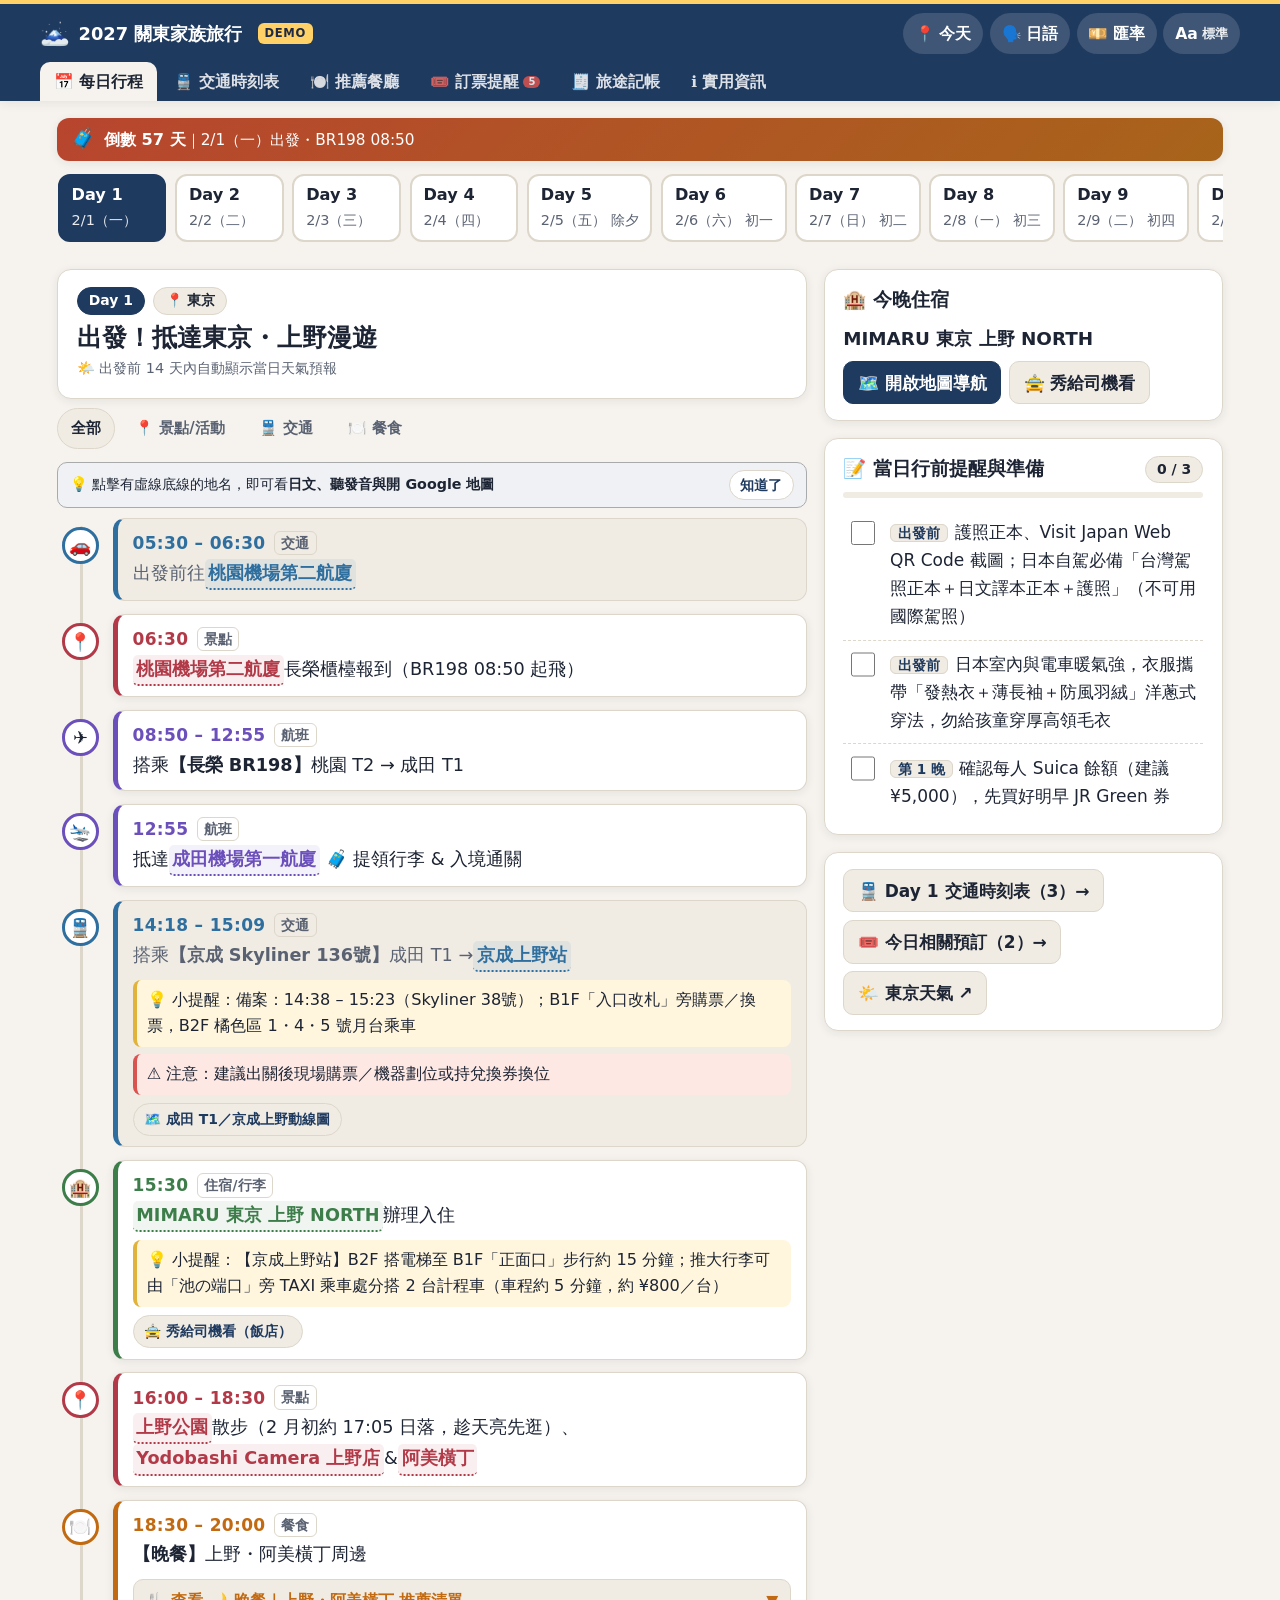
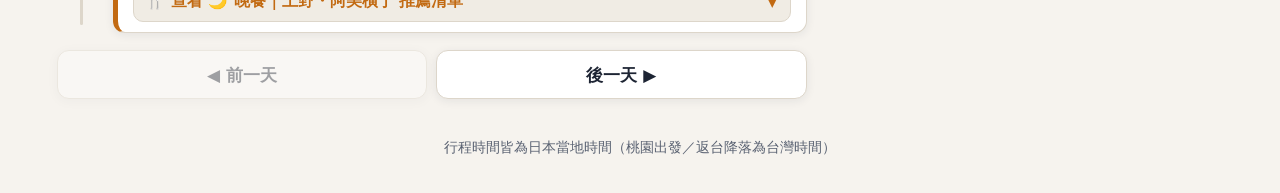
==== demo/index.html @ c7700f5f "Demo: compact 2-line ledger for expense list; TWD-only for settlement & member balances" ====
<!DOCTYPE html>
<html lang="zh-Hant">
<head>
<meta charset="UTF-8">
<meta name="viewport" content="width=device-width, initial-scale=1, viewport-fit=cover">
<meta name="theme-color" content="#1f3a5f">
<meta name="mobile-web-app-capable" content="yes">
<meta name="apple-mobile-web-app-capable" content="yes">
<meta name="apple-mobile-web-app-status-bar-style" content="black-translucent">
<meta name="apple-mobile-web-app-title" content="關東家族旅行">
<meta name="description" content="2027/2/1–2/10 日本關東10天9夜家族旅行互動行程表、訂票提醒、交通時刻表查詢、推薦餐廳、準備清單與離線導覽助理">
<title>【DEMO】2027 日本關東 10天9夜 家族旅行助理</title>
<meta property="og:title" content="2027 關東家族旅行（DEMO）">
<meta property="og:description" content="10天9夜家族旅行互動行程表、訂票提醒、交通與餐廳">
<meta property="og:image" content="https://fritzch0314.github.io/2027springtrip/icon-512.png">
<meta name="robots" content="noindex">

<link rel="apple-touch-icon" href="../apple-touch-icon.png">
<link rel="icon" type="image/svg+xml" href="../icon.svg">
<link rel="icon" href="data:image/svg+xml,<svg xmlns='http://www.w3.org/2000/svg' viewBox='0 0 100 100'><text y='.9em' font-size='90'>🗻</text></svg>">
<link rel="stylesheet" href="style.css?v=20261119-7">
</head>
<body>

<header class="top">
  <div class="top-row">
    <div class="brand"><span class="logo" aria-hidden="true">🗻</span><span class="t">2027 關東家族旅行</span><span class="demo-badge">DEMO</span></div>
    <div class="tools">
      <button class="iconbtn" id="todayJumpBtn" aria-label="跳回今天此刻行程" title="跳回今天此刻行程">📍 <span class="lbl">今天</span></button>
      <button class="iconbtn" id="phraseHubBtn" aria-label="旅途日語溝通手冊" title="全場景日語溝通卡">🗣️ <span class="lbl">日語</span></button>
      <button class="iconbtn" id="calcBtn" aria-label="快速日幣台幣換算" title="快速匯率換算">💴 <span class="lbl">匯率</span></button>
      <button class="iconbtn" id="fontCycleBtn" aria-label="切換字級大小" title="點擊切換字級大小">Aa <span id="fontLbl" style="font-size:.78rem;opacity:.9">標準</span></button>
      <span class="net-pill" id="netPill" role="status">📴 離線</span>
    </div>
  </div>
  <nav class="tabs" aria-label="主選單"></nav>
</header>

<main>
  <div id="banner"></div>

  <div class="subtabs" id="subtabsMore" role="tablist" aria-label="實用資訊子分頁">
    <button type="button" role="tab" data-sub="packing" aria-selected="true">🎒 攜帶物品</button>
    <button type="button" role="tab" data-sub="hotel" aria-selected="false">🏨 住宿行李</button>
    <button type="button" role="tab" data-sub="info" aria-selected="false">🚨 緊急＆設定</button>
  </div>

  <!-- 每日行程 -->
  <section class="view" id="v-day" aria-label="每日行程">
    <div class="daywrap">
      <div class="full">
        <div class="daypicker" id="daypicker" role="tablist" aria-label="選擇日期"></div>
      </div>
      <div>
        <div class="dayhead" id="dayhead"></div>
        <div class="filters hscroll" id="filters" role="group" aria-label="篩選類別" style="margin:.55rem 0 .5rem"></div>
        <div id="placeTipBar"></div>
        <ol class="timeline" id="timeline"></ol>
        <div class="daynav-bottom" id="daynavBottom"></div>
      </div>
      <aside class="side-cards" id="side"></aside>
    </div>
  </section>

  <!-- 訂票與預訂提醒 -->
  <section class="view" id="v-booking" aria-label="訂票提醒">
    <h2 class="sectitle">🎟️ 訂票與預訂清單 ＆ 搶票時程提醒</h2>
    <div class="box" style="margin-bottom:1rem" id="bookingDash"></div>
    <div class="searchbox">
      <label class="sr-only" for="bq">搜尋訂票與預訂項目</label>
      <input id="bq" type="search" placeholder="🔍 搜尋預訂項目、日期、注意事項…（例：晴空塔、新幹線、富士急、12/01、今半、Toyota）" autocomplete="off">
    </div>
    <div class="filters" id="bookingStatusFilters" role="group" aria-label="依預訂狀態篩選" style="margin-bottom:.5rem"></div>
    <div class="filters" id="bookingCatFilters" role="group" aria-label="依類別篩選" style="margin-bottom:1rem"></div>
    <div id="bookingDayBar"></div>
    <div class="grid-wide" id="bookingGrid"></div>
  </section>

  <!-- 旅途記帳與分帳 -->
  <section class="view" id="v-expense" aria-label="旅途記帳與分帳">
    <div id="expPage"></div>
  </section>

  <!-- 交通時刻表與常用連結查詢 -->
  <section class="view" id="v-transit" aria-label="交通時刻表查詢">
    <h2 class="sectitle">🚆 交通時刻表 ＆ 常用連結查詢（共 35 項）</h2>
    <div class="box" style="margin-bottom:1rem">
      <div style="display:flex;justify-content:space-between;align-items:center;gap:.5rem;flex-wrap:wrap">
        <div>
          <b>⚡ 10 天核心交通班次 ＆ 轉乘備案速查表（100% 離線可查）</b>
          <div style="color:var(--muted);font-size:.88rem">彙整每日主班次、備案班次、乘車月台與 Suica／購票注意事項</div>
        </div>
        <button class="btn" id="toggleQuickTtBtn" style="margin:0">展開／收合班次速查表 ▼</button>
      </div>
      <div id="quickTtWrap" style="display:none;margin-top:.75rem;overflow-x:auto"></div>
    </div>

    <div class="searchbox">
      <label class="sr-only" for="tq">搜尋交通時刻表與連結</label>
      <input id="tq" type="search" placeholder="🔍 搜尋路線、車站、車次、編號或說明…（例：Skyliner、はくたか、江之電、接駁車、富士急、川越、#24）" autocomplete="off">
    </div>
    <div class="filters" id="transitCatFilters" role="group" aria-label="依交通分類篩選" style="margin-bottom:.5rem"></div>
    <div class="filters hscroll" id="transitDayFilters" role="group" aria-label="依行程日篩選" style="margin-bottom:.85rem"></div>
    <div class="grid-wide" id="transitGrid"></div>
  </section>

  <!-- 美食指南 (A/B/C 推薦餐廳) -->
  <section class="view" id="v-food" aria-label="推薦餐廳">
    <h2 class="sectitle">🍽️ 每日推薦餐廳清單</h2>
    <div class="searchbox">
      <label class="sr-only" for="fq">搜尋餐廳</label>
      <input id="fq" type="search" placeholder="🔍 搜尋餐廳、料理或點餐方式…（例：敘敘苑、鰻魚飯、壽司郎、中文平板、便當、傳米）" autocomplete="off">
    </div>
    <div class="filters hscroll" id="foodDayFilters" role="group" aria-label="依天數篩選餐廳" style="margin-bottom:.45rem"></div>
    <div class="filters" id="foodTierFilters" role="group" aria-label="依等級篩選餐廳" style="margin-bottom:.9rem"></div>
    <div class="grid-wide" id="foodGrid"></div>
  </section>

  <!-- 住宿 -->
  <section class="view" id="v-hotel" aria-label="住宿">
    <h2 class="sectitle">🏨 住宿安排（共 9 晚）＆ 大行李寄送動線</h2>
    <div class="grid" id="hotels"></div>
  </section>

  <!-- 攜帶物品 -->
  <section class="view" id="v-packing" aria-label="攜帶物品">
    <h2 class="sectitle">🎒 建議攜帶物品 ＆ 自訂清單</h2>
    <div class="box" style="margin-bottom:1rem">
      <div style="display:flex;justify-content:space-between;align-items:center;gap:.5rem;flex-wrap:wrap">
        <b id="progtxt">完成 0 / 0</b>
        <div style="display:flex;gap:.4rem;flex-wrap:wrap">
          <button class="btn" id="filterUncheckedBtn" style="margin:0">僅看未完成</button>
          <button class="btn" id="resetChk" style="margin:0">🔄 全部重設</button>
        </div>
      </div>
      <div class="progress" style="margin-top:.5rem" aria-hidden="true"><div id="progbar"></div></div>
      <div class="add-chk-row">
        <input id="customChkInput" type="text" placeholder="➕ 新增個人或家族待辦事項（例：預約成田機場接送、買兒童雪鏡）">
        <button class="btn primary" id="addCustomChkBtn" style="margin:0">新增項目</button>
      </div>
    </div>
    <div class="grid-wide" id="checks"></div>
  </section>

  <!-- 緊急與設定 -->
  <section class="view" id="v-info" aria-label="緊急聯絡與設定">
    <h2 class="sectitle">🚨 緊急聯絡、工具 ＆ 離線設定</h2>
    <div class="grid-wide" id="info"></div>
  </section>

  <p class="foot">行程時間皆為日本當地時間（桃園出發／返台降落為台灣時間）</p>
</main>

<!-- 🗣️ 全場景旅途日語溝通手冊 Modal -->
<div class="modal-backdrop" id="phraseHubModal" role="dialog" aria-modal="true" aria-labelledby="hubTitle">
  <div class="modal-card wide" style="text-align:left">
    <div class="modal-hd">
      <h3 id="hubTitle">🗣️ 旅途指差し日語溝通手冊</h3>
      <button type="button" class="modal-close" id="closeHubBtn">✕ 關閉</button>
    </div>
    <div class="searchbox" style="margin-bottom:.6rem">
      <label class="sr-only" for="hubSearch">搜尋日語會話</label>
      <input id="hubSearch" type="search" placeholder="🔍 搜尋關鍵字…（例：免稅、置物櫃、雪胎、發燒、合照、刷卡、月台）" autocomplete="off">
    </div>
    <div class="filters" id="hubCats" role="group" aria-label="依旅途情境篩選日語會話" style="margin-bottom:.6rem"></div>
    <div id="partyBar" style="display:flex;align-items:center;gap:.5rem;flex-wrap:wrap;padding:.45rem .65rem;background:var(--surface);border:1px solid var(--border);border-radius:10px;font-size:.86rem;margin-bottom:.65rem">
      <span>👨‍👩‍👦‍👦 <b>用餐人數：</b></span>
      <span style="display:inline-flex;align-items:center;gap:.25rem">大人 <button type="button" class="btn" id="adultMinus" style="margin:0;padding:.1rem .45rem;min-height:0">−</button> <b id="adultCnt">4</b> <button type="button" class="btn" id="adultPlus" style="margin:0;padding:.1rem .45rem;min-height:0">＋</button></span>
      <span style="display:inline-flex;align-items:center;gap:.25rem">小孩 <button type="button" class="btn" id="kidMinus" style="margin:0;padding:.1rem .45rem;min-height:0">−</button> <b id="kidCnt">2</b> <button type="button" class="btn" id="kidPlus" style="margin:0;padding:.1rem .45rem;min-height:0">＋</button></span>
      <span style="color:var(--muted);font-size:.8rem" id="partySummary">（共 6 位，即時同步候位卡）</span>
    </div>
    <div id="hubWrap" class="phrase-grid" style="margin-top:0"></div>
  </div>
</div>

<!-- 🔍 全站綜合搜尋 Modal -->
<div class="modal-backdrop" id="searchModal" role="dialog" aria-modal="true" aria-labelledby="searchTitle">
  <div class="modal-card wide" style="text-align:left">
    <div class="modal-hd">
      <h3 id="searchTitle">🔍 全站綜合搜尋</h3>
      <button type="button" class="modal-close" id="closeSearchBtn">✕ 關閉</button>
    </div>
    <div class="searchbox" style="margin-bottom:.6rem">
      <label class="sr-only" for="q">搜尋行程、訂票、時刻表與餐廳</label>
      <input id="q" type="search" placeholder="🔍 搜尋景點、餐廳、班次、訂票提醒、時刻表…（例：晴空塔、はくたか、黑貓、樹冰祭、敘敘苑）" autocomplete="off">
    </div>
    <div class="results" id="results" style="margin-top:0"></div>
    <div id="searchHint" style="color:var(--muted);font-size:.88rem;padding:.4rem .2rem">輸入關鍵字即可一次搜尋 10 天行程、推薦餐廳、訂票提醒與交通時刻表。</div>
  </div>
</div>

<!-- 指差し溝通卡放大 Modal -->
<div class="modal-backdrop" id="phraseModal" role="dialog" aria-modal="true" aria-labelledby="mZh">
  <div class="modal-card">
    <div class="m-zh" id="mZh"></div>
    <div class="m-ja" id="mJa"></div>
    <div class="phrase-card ro" id="mRo" style="margin-bottom:1rem;font-size:.9rem"></div>
    <div style="display:flex;gap:.5rem;justify-content:center;flex-wrap:wrap">
      <button type="button" class="btn" id="speakPhraseBtn" style="margin:0">🔊 播放日語發音</button>
      <button type="button" class="btn primary" id="closeModalBtn" style="margin:0">✕ 關閉畫面</button>
    </div>
  </div>
</div>

<!-- 📍 地點迷你名片 Modal（中文＋日文＋羅馬拼音＋發音＋Google 地圖） -->
<div class="modal-backdrop" id="placeModal" role="dialog" aria-modal="true" aria-labelledby="plZh">
  <div class="modal-card" style="max-width:30rem">
    <div class="m-zh" id="plZh"></div>
    <div class="m-ja" id="plJa"></div>
    <div class="phrase-card ro" id="plRo" style="margin-bottom:1rem;font-size:.95rem"></div>
    <div style="display:flex;gap:.5rem;justify-content:center;flex-wrap:wrap">
      <a class="btn primary" id="plMapBtn" href="#" target="_blank" rel="noopener" style="margin:0">🗺️ 開啟 Google 地圖</a>
      <button type="button" class="btn" id="plSpeakBtn" style="margin:0">🔊 播放日語發音</button>
      <button type="button" class="btn" id="closePlaceBtn" style="margin:0">✕ 關閉</button>
    </div>
  </div>
</div>

<!-- 🚖 秀給司機看 日文大字卡 Modal -->
<div class="modal-backdrop" id="taxiModal" role="dialog" aria-modal="true" aria-labelledby="taxiJa">
  <div class="modal-card" style="max-width:34rem">
    <div class="taxi-prompt">運転手さん、ここまでお願いします</div>
    <div style="font-size:.86rem;color:var(--muted);margin-bottom:.25rem">（司機先生，請載我們到這裡）</div>
    <div class="taxi-ja" id="taxiJa"></div>
    <div style="font-size:.9rem;color:var(--muted);font-weight:700" id="taxiZh"></div>
    <div class="taxi-addr" id="taxiAddr"></div>
    <div><a class="taxi-tel" id="taxiTel" href="#"></a></div>
    <div style="font-size:.8rem;color:var(--muted);margin-bottom:.85rem">💡 可將電話號碼提供給司機輸入車機導航</div>
    <button class="btn primary" id="closeTaxiBtn">✕ 關閉畫面</button>
  </div>
</div>

<!-- 💴 快速匯率換算 Modal -->
<div class="modal-backdrop" id="calcModal" role="dialog" aria-modal="true" aria-labelledby="calcTitle">
  <div class="modal-card" style="max-width:28rem;text-align:left">
    <div class="modal-hd">
      <h3 id="calcTitle">💴 快速日幣 ↔ 台幣換算</h3>
      <button type="button" class="modal-close" id="closeCalcBtn">✕ 關閉</button>
    </div>
    <div style="font-size:.86rem;color:var(--muted);margin-bottom:.4rem">
      匯率設定：1 JPY = <input id="mRateInp" type="number" step="0.001" value="0.215" style="width:5.2rem;font:inherit;padding:.15rem .35rem;border:1px solid var(--line);border-radius:6px;background:var(--surface2);color:var(--text)"> TWD
      <button type="button" class="btn btn-sm" id="rateLiveBtn" style="margin-left:.3rem">🔄 即時匯率</button>
      <div id="rateNote" style="font-size:.8rem;margin-top:.25rem"></div>
    </div>
    <div class="calc-row">
      <div><label style="font-size:.8rem;color:var(--muted)">日幣 (JPY ¥)</label><input id="mJpyInp" type="number" value="1000" inputmode="decimal"></div>
      <div style="font-weight:800;padding-top:1.1rem">↔</div>
      <div><label style="font-size:.8rem;color:var(--muted)">台幣 (TWD $)</label><input id="mTwdInp" type="number" value="215" inputmode="decimal"></div>
    </div>
    <div class="preset-chips" id="mCalcPresets">
      <button type="button" data-jpy="500">¥500</button>
      <button type="button" data-jpy="1000">¥1,000</button>
      <button type="button" data-jpy="3000">¥3,000</button>
      <button type="button" data-jpy="5000">¥5,000</button>
      <button type="button" data-jpy="10000">¥10,000</button>
    </div>
    <div style="margin-top:.85rem;padding-top:.65rem;border-top:1px dashed var(--line);display:flex;justify-content:flex-end">
      <button type="button" class="btn primary" id="calcToExpBtn" style="margin:0">🧾 帶入金額去記帳 →</button>
    </div>
  </div>
</div>

<!-- 🗺️ 關鍵節點動線／樓層圖解 按需 Modal -->
<div class="modal-backdrop" id="guideModal" role="dialog" aria-modal="true" aria-labelledby="guideTitle">
  <div class="modal-card wide">
    <div class="modal-hd">
      <h3 id="guideTitle"></h3>
      <button type="button" class="modal-close" id="closeGuideBtn">✕ 關閉</button>
    </div>
    <div id="guideBody"></div>
  </div>
</div>

<div class="toast" id="toast" role="status" aria-live="polite"></div>

<!-- PWA 安裝與離線使用教學 Modal -->
<div class="modal-backdrop" id="pwaModal" role="dialog" aria-modal="true" aria-labelledby="pwaTitle">
  <div class="modal-card" style="max-width:34rem">
    <h3 id="pwaTitle" style="margin:0 0 .35rem;font-size:1.25rem;justify-content:center">📲 安裝「關東家族旅行 App」</h3>
    <div style="font-size:.9rem;color:var(--muted);margin-bottom:.6rem">安裝至手機主畫面後，可像原生 App 全螢幕開啟，在飛機上、地下鐵或山區無網路時也能<b>100% 離線查閱行程、訂票提醒、班次速查、餐廳與勾選清單</b>！</div>
    <div id="nativeInstallWrap" style="display:none;margin-bottom:.75rem">
      <button class="btn primary" id="triggerNativeInstallBtn" style="width:100%;justify-content:center;padding:.65rem;font-size:1.05rem">✨ 立即一鍵安裝到手機／電腦</button>
    </div>
    <div class="pwa-steps">
      <h4>🍎 iPhone / iPad（Safari 瀏覽器）</h4>
      <ol>
        <li>點擊 Safari 底部中間的<b>「分享」按鈕 📤</b>（方框向上箭頭）</li>
        <li>選單往下滑，點選<b>「加入主畫面 (Add to Home Screen)」➕</b></li>
        <li>點擊右上角<b>「新增」</b>，桌面即會出現「🗻 關東家族旅行」App 圖示！</li>
      </ol>
    </div>
    <div class="pwa-steps">
      <h4>🤖 Android 手機（Chrome 瀏覽器）</h4>
      <ol>
        <li>點擊上方「立即一鍵安裝」按鈕，或點 Chrome 右上角<b>「選單（三個點）」</b></li>
        <li>點選<b>「安裝應用程式」</b>或<b>「加到主畫面」</b>即可完成！</li>
      </ol>
    </div>
    <div style="font-size:.82rem;color:var(--muted);margin:.5rem 0 .8rem" id="pwaSwStatus">正在檢查離線快取狀態…</div>
    <button class="btn primary" id="closePwaModalBtn">我知道了</button>
  </div>
</div>

<button type="button" id="backTopBtn" class="back-top" aria-label="回到頁面頂端" title="回到頂端">↑</button>
<nav class="bottom" aria-label="主選單"></nav>

<script src="data/trip-data.js?v=20261119-7"></script>
<script src="data/places.js?v=20261119-7"></script>
<script src="app.js?v=20261119-7"></script>
</body>
</html>
---- demo/style.css ----
:root{
  --fs:17px;
  --bg:#f6f3ee; --surface:#ffffff; --surface2:#f0ece4; --text:#1d2433; --muted:#5a6272;
  --line:#ddd6ca; --primary:#1f3a5f; --primary-ink:#ffffff; --accent:#c8553d;
  --c-flight:#6b4fbb; --c-transit:#2f6f9f; --c-food:#c26a12; --c-hotel:#3d7d4a; --c-sight:#b23a48; --c-event:#a1307f;
  --tip-bg:#fff6dd; --tip-line:#e2b33c; --warn-bg:#fde8e4; --warn-line:#d9534f;
  --tier-a:#b23a48; --tier-b:#2f6f9f; --tier-c:#3d7d4a;
  --now:#0f8a5f; --urgent:#c83e2b; --upcoming:#c26a12;
  --shadow:0 2px 10px rgba(30,40,60,.08);
  --radius:14px;
}
[data-theme="dark"]{
  --bg:#12161d; --surface:#1b212b; --surface2:#242c38; --text:#eef1f6; --muted:#a9b2c1;
  --line:#323c4b; --primary:#8fb8ff; --primary-ink:#0d1420; --accent:#ff8a70;
  --c-flight:#b9a3ff; --c-transit:#7cc0ff; --c-food:#ffb366; --c-hotel:#86d897; --c-sight:#ff8f9d; --c-event:#f39be0;
  --tip-bg:#3a3218; --tip-line:#c9a23a; --warn-bg:#40221f; --warn-line:#ff7b72;
  --tier-a:#ff8f9d; --tier-b:#7cc0ff; --tier-c:#86d897;
  --now:#3ddc97; --urgent:#ff7b72; --upcoming:#ffb366;
  --shadow:0 2px 10px rgba(0,0,0,.4);
}
*{box-sizing:border-box}
html{font-size:var(--fs);-webkit-text-size-adjust:100%}
body{margin:0;background:var(--bg);color:var(--text);
  font-family:"Noto Sans TC","PingFang TC","Microsoft JhengHei","Heiti TC",system-ui,-apple-system,"Segoe UI","Apple Color Emoji","Segoe UI Emoji","Segoe UI Symbol","Noto Color Emoji",sans-serif;
  line-height:1.65;padding-bottom:calc(min(4.8rem,92px) + env(safe-area-inset-bottom))}
a{color:var(--primary)}
button{font:inherit;color:inherit;cursor:pointer}
:focus-visible{outline:3px solid var(--accent);outline-offset:2px;border-radius:6px}
.sr-only{position:absolute;width:1px;height:1px;overflow:hidden;clip:rect(0 0 0 0)}

/* ---------- Header ---------- */
header.top{position:sticky;top:0;z-index:20;background:var(--primary);color:var(--primary-ink);
  padding:calc(.55rem + env(safe-area-inset-top)) 1rem .55rem;box-shadow:var(--shadow)}
.top-row{display:flex;align-items:center;gap:.6rem;max-width:1200px;margin:0 auto;flex-wrap:wrap}
.brand{display:flex;align-items:center;gap:.5rem;font-weight:700;font-size:1.05rem;flex:1 1 auto;min-width:0}
.brand span.t{white-space:nowrap;overflow:hidden;text-overflow:ellipsis}
.brand .logo{font-size:1.4rem}
.tools{display:flex;align-items:center;gap:.4rem;flex-wrap:wrap}
.fontbar{display:flex;align-items:center;background:rgba(255,255,255,.14);border-radius:999px;padding:.15rem}
[data-theme="dark"] .fontbar{background:rgba(0,0,0,.18)}
.fontbar .lbl{font-size:.8rem;padding:0 .45rem 0 .55rem;opacity:.9;white-space:nowrap}
.fontbar button{border:0;background:transparent;color:inherit;border-radius:999px;min-width:2.2rem;height:2.2rem;
  display:flex;align-items:center;justify-content:center;font-weight:700;line-height:1;padding:0 .35rem}
.fontbar button[aria-pressed="true"]{background:var(--primary-ink);color:var(--primary)}
.iconbtn{border:0;background:rgba(255,255,255,.14);color:inherit;border-radius:999px;height:2.4rem;min-width:2.4rem;padding:0 .7rem;font-size:.92rem;font-weight:700;display:inline-flex;align-items:center;justify-content:center;gap:.25rem}
[data-theme="dark"] .iconbtn{background:rgba(0,0,0,.18)}
.net-pill{font-size:.78rem;font-weight:800;padding:.2rem .55rem;border-radius:999px;background:#d9534f;color:#fff;display:none;align-items:center;gap:.25rem}
.net-pill.offline{display:inline-flex}
.pwa-steps{text-align:left;background:var(--surface2);border:1px solid var(--line);border-radius:12px;padding:.75rem .95rem;margin:.65rem 0;font-size:.92rem}
.pwa-steps h4{margin:0 0 .3rem;font-size:1rem;color:var(--primary)}
.pwa-steps ol{margin:0;padding-left:1.25rem}
.pwa-steps li{margin:.25rem 0}
nav.tabs{display:none}

/* ---------- Bottom nav (mobile) ---------- */
nav.bottom{position:fixed;left:0;right:0;bottom:0;z-index:30;background:var(--surface);border-top:1px solid var(--line);
  display:flex;justify-content:space-around;overflow-x:auto;padding:.22rem .1rem calc(.22rem + env(safe-area-inset-bottom));box-shadow:0 -2px 10px rgba(0,0,0,.06)}
nav.bottom button{flex:1 0 auto;min-width:2.65rem;border:0;background:none;display:flex;flex-direction:column;align-items:center;gap:.04rem;
  padding:.24rem .15rem;font-size:min(.7rem,13.5px);color:var(--muted);border-radius:10px;white-space:nowrap;position:relative}
nav.bottom button .ic{font-size:min(1.2rem,22px);line-height:1.15}
nav.bottom button[aria-current="page"]{color:var(--primary);font-weight:700;background:var(--surface2)}
.nav-badge{position:absolute;top:.1rem;right:calc(50% - 1.15rem);background:#d9534f;color:#fff;font-size:10px;font-weight:800;line-height:1.2;padding:0 .28rem;border-radius:999px;min-width:1rem;text-align:center}
nav.tabs button{position:relative}
nav.tabs .nav-badge{position:static;margin-left:.25rem;vertical-align:middle;display:inline-block}

main{max-width:1200px;margin:0 auto;padding:1rem}
.view{display:none}
.view.active{display:block;animation:fade .25s ease}
@keyframes fade{from{opacity:0;transform:translateY(4px)}to{opacity:1;transform:none}}

/* ---------- Banner ---------- */
.banner{background:linear-gradient(135deg,var(--accent),#e09f3e);color:#fff;border-radius:12px;
  padding:.48rem .85rem;margin-bottom:.55rem;display:flex;align-items:center;gap:.5rem;box-shadow:var(--shadow);font-size:.9rem;line-height:1.35}
[data-theme="dark"] .banner{background:linear-gradient(135deg,#7a2f22,#7a5a1f)}
.banner .big{font-size:1.15rem;flex:0 0 auto}
.banner .btxt{min-width:0;flex:1}
.banner b{font-size:.95rem}

/* ---------- Day picker ---------- */
.daywrap{display:grid;gap:1rem;grid-template-columns:minmax(0,1fr)}
.daywrap > *{min-width:0}
.daypicker{display:flex;gap:.5rem;overflow-x:auto;padding:.2rem .1rem .6rem;scroll-snap-type:x mandatory;-webkit-overflow-scrolling:touch}
.daypicker::-webkit-scrollbar{height:6px}.daypicker::-webkit-scrollbar-thumb{background:var(--line);border-radius:3px}
.daychip{scroll-snap-align:start;flex:0 0 auto;border:2px solid var(--line);background:var(--surface);border-radius:12px;
  padding:.4rem .7rem;text-align:left;min-width:6.4rem;position:relative}
.daychip .dn{font-weight:800;font-size:.95rem;display:block}
.daychip .dd{font-size:.8rem;color:var(--muted);display:block;white-space:nowrap}
.daychip[aria-selected="true"]{border-color:var(--primary);background:var(--primary);color:var(--primary-ink)}
.daychip[aria-selected="true"] .dd{color:inherit;opacity:.9}
.daychip .todaydot{position:absolute;top:.35rem;right:.4rem;background:var(--now);color:#fff;font-size:.65rem;border-radius:6px;padding:0 .3rem}

.dayhead{background:var(--surface);border-radius:var(--radius);padding:1rem 1.1rem;box-shadow:var(--shadow);border:1px solid var(--line)}
.dayhead .row1{display:flex;align-items:center;gap:.5rem;flex-wrap:wrap}
.pill{display:inline-flex;align-items:center;gap:.25rem;border-radius:999px;padding:.08rem .65rem;font-size:.82rem;font-weight:700;background:var(--surface2);color:var(--text);border:1px solid var(--line)}
.pill.holiday{background:#c8102e;color:#fff;border-color:#c8102e}
.pill.area{background:var(--primary);color:var(--primary-ink);border-color:var(--primary)}
.pill.urgent{background:rgba(217,83,79,.15);color:var(--urgent);border-color:var(--urgent)}
.pill.upcoming{background:rgba(194,106,18,.15);color:var(--upcoming);border-color:var(--upcoming)}
.pill.done{background:rgba(15,138,95,.15);color:var(--now);border-color:var(--now)}
.dayhead h2{margin:.35rem 0 .2rem;font-size:1.45rem;line-height:1.35}
.dayhead .date{color:var(--muted);font-size:.95rem}
.daynav{display:flex;gap:.5rem;margin-top:.7rem}
.daynav button{flex:1;border:1px solid var(--line);background:var(--surface2);border-radius:10px;padding:.5rem;font-weight:700}
.daynav button:disabled{opacity:.4;cursor:default}
.stats{display:flex;gap:.4rem;flex-wrap:wrap;margin-top:.6rem}

/* ---------- Filter ---------- */
.filters{display:flex;gap:.4rem;flex-wrap:wrap;margin:.2rem 0 .1rem}
.filters button{border:1px solid var(--line);background:var(--surface);border-radius:999px;padding:.25rem .8rem;font-size:.88rem}
.filters button[aria-pressed="true"]{background:var(--text);color:var(--bg);border-color:var(--text)}
.filters.hscroll{flex-wrap:nowrap;overflow-x:auto;-webkit-overflow-scrolling:touch;padding-bottom:.25rem;scrollbar-width:thin}
.filters.hscroll button{flex:0 0 auto;white-space:nowrap}
.filters.hscroll::-webkit-scrollbar{height:4px}
.filters.hscroll::-webkit-scrollbar-thumb{background:var(--line);border-radius:2px}

/* ---------- Place Tip Bar ---------- */
.place-tip{display:flex;align-items:center;justify-content:space-between;gap:.55rem;background:color-mix(in srgb,var(--primary) 7%,var(--surface));
  border:1px solid color-mix(in srgb,var(--primary) 28%,var(--line));border-radius:10px;padding:.42rem .7rem;margin:0 0 .6rem;font-size:.84rem;color:var(--text)}
.place-tip button{flex:0 0 auto;border:1px solid var(--line);background:var(--surface);color:var(--primary);border-radius:999px;padding:.15rem .6rem;font-size:.8rem;font-weight:800;white-space:nowrap}

/* ---------- Timeline ---------- */
.timeline{list-style:none;margin:0;padding:0;position:relative}
.timeline::before{content:"";position:absolute;left:1.35rem;top:.5rem;bottom:.5rem;width:3px;background:var(--line);border-radius:2px}
.ev{position:relative;padding-left:3.3rem;margin:0 0 .75rem}
.ev .dot{position:absolute;left:.3rem;top:.55rem;width:2.15rem;height:2.15rem;border-radius:50%;display:flex;align-items:center;justify-content:center;
  font-size:1.05rem;background:var(--surface);border:3px solid var(--cat);z-index:1}
.ev .card{background:var(--surface);border:1px solid var(--line);border-left:5px solid var(--cat);border-radius:12px;padding:.6rem .85rem;box-shadow:var(--shadow)}
.ev .time{font-weight:800;color:var(--cat);font-size:1rem;letter-spacing:.02em;display:flex;align-items:center;gap:.5rem;flex-wrap:wrap}
.ev .cat{font-size:.72rem;font-weight:700;color:var(--muted);border:1px solid var(--line);border-radius:6px;padding:0 .35rem}
.ev .txt{font-size:1.04rem;margin-top:.1rem;word-break:break-word}
.ev.transit .txt{color:var(--muted)}
.ev.flight{--cat:var(--c-flight)} .ev.transit{--cat:var(--c-transit)} .ev.food{--cat:var(--c-food)}
.ev.hotel{--cat:var(--c-hotel)} .ev.sight{--cat:var(--c-sight)} .ev.event{--cat:var(--c-event)}
.ev.transit .card{background:var(--surface2);box-shadow:none}
.ev.past .card{opacity:.6}
.ev.now .card{outline:3px solid var(--now);outline-offset:1px}
.ev .nowtag{background:var(--now);color:#fff;border-radius:6px;padding:0 .4rem;font-size:.75rem}
a.place{display:inline-flex;align-items:center;gap:.1rem;font-weight:700;color:var(--cat);text-decoration:none;border-bottom:2px dotted currentColor;
  background:color-mix(in srgb,var(--cat) 8%,transparent);border-radius:5px;padding:0 .22rem}
.ev.transit a.place{color:var(--c-transit)}
a.place:hover{background:color-mix(in srgb,var(--cat) 16%,transparent)}
.tip{margin-top:.45rem;background:var(--tip-bg);border-left:4px solid var(--tip-line);border-radius:8px;padding:.4rem .6rem;font-size:.95rem}
.tip.warn{background:var(--warn-bg);border-color:var(--warn-line)}
.ev-links{display:flex;gap:.4rem;flex-wrap:wrap;margin-top:.5rem}
.ev-chip{display:inline-flex;align-items:center;gap:.25rem;font-size:.8rem;font-weight:700;padding:.2rem .55rem;border-radius:8px;
  background:var(--surface);border:1px solid var(--line);color:var(--primary);text-decoration:none;line-height:1.35}
.ev-chip:hover{border-color:var(--primary);background:var(--primary);color:var(--primary-ink)}
.ev-chip.bk-chip{color:var(--c-event)}
.ev-chip.bk-chip.done{color:var(--now);border-color:var(--now)}
.ev-chip.bk-chip:hover{background:var(--c-event);color:#fff;border-color:var(--c-event)}

/* ---------- Inline Meal Recommendations ---------- */
.meal-drawer{margin-top:.55rem;border:1px solid var(--line);border-radius:10px;background:var(--surface2);overflow:hidden}
.meal-drawer summary{padding:.45rem .7rem;font-weight:800;font-size:.92rem;cursor:pointer;color:var(--c-food);display:flex;align-items:center;justify-content:space-between;user-select:none}
.meal-drawer summary:hover{background:rgba(194,106,18,.08)}
.meal-drawer-body{padding:.55rem .7rem;border-top:1px solid var(--line);background:var(--surface);font-size:.93rem}
.tier-block{margin-bottom:.55rem}
.tier-block:last-child{margin-bottom:0}
.tier-badge{display:inline-flex;align-items:center;gap:.25rem;font-size:.82rem;font-weight:800;padding:.1rem .5rem;border-radius:6px;margin-bottom:.25rem}
.tier-badge.ta{background:rgba(178,58,72,.12);color:var(--tier-a);border:1px solid var(--tier-a)}
.tier-badge.tb{background:rgba(47,111,159,.12);color:var(--tier-b);border:1px solid var(--tier-b)}
.tier-badge.tc{background:rgba(61,125,74,.12);color:var(--tier-c);border:1px solid var(--tier-c)}
.tier-list{margin:0;padding-left:1.15rem}
.tier-list li{margin:.22rem 0;line-height:1.5}
.map-mini{display:inline-flex;align-items:center;font-size:.78rem;font-weight:700;padding:.05rem .4rem;margin-left:.3rem;border-radius:6px;background:var(--surface2);border:1px solid var(--line);text-decoration:none;color:var(--primary);white-space:nowrap}
.map-mini:hover{background:var(--primary);color:var(--primary-ink)}

.side-cards{display:grid;gap:1rem}
.box{background:var(--surface);border:1px solid var(--line);border-radius:var(--radius);padding:.9rem 1.1rem;box-shadow:var(--shadow)}
.box h3{margin:0 0 .45rem;font-size:1.1rem;display:flex;align-items:center;gap:.4rem;flex-wrap:wrap}
.box ul{margin:0;padding-left:1.2rem}
.box li{margin:.25rem 0}
.hotelname{font-weight:800;font-size:1.08rem}
.btn{display:inline-flex;align-items:center;gap:.35rem;border:1px solid var(--line);background:var(--surface2);border-radius:10px;padding:.4rem .8rem;
  font-weight:700;text-decoration:none;color:var(--text);margin-top:.4rem}
.btn.primary{background:var(--primary);color:var(--primary-ink);border-color:var(--primary)}
.btn.accent{background:var(--accent);color:#fff;border-color:var(--accent)}
.btn.done-btn{background:var(--now);color:#fff;border-color:var(--now)}
.btn-sm{padding:.22rem .55rem;font-size:.82rem;border-radius:8px;margin-top:0}

/* ---------- Booking Reminder & Timetable Cards ---------- */
.bk-card{display:flex;flex-direction:column;gap:.55rem;position:relative;transition:.15s}
.bk-card.is-done{opacity:.82;border-top-color:var(--now)!important}
.bk-meta{display:grid;grid-template-columns:repeat(auto-fit,minmax(12rem,1fr));gap:.45rem;background:var(--surface2);border:1px solid var(--line);border-radius:10px;padding:.55rem .75rem;font-size:.88rem}
.bk-meta-item b{display:block;font-size:.78rem;color:var(--muted)}
.bk-note-inp{width:100%;font:inherit;font-size:.86rem;padding:.38rem .65rem;border-radius:8px;border:1px solid var(--line);background:var(--surface2);color:var(--text)}
.bk-actions{display:flex;gap:.45rem;flex-wrap:wrap;align-items:center;margin-top:auto;padding-top:.35rem;border-top:1px dashed var(--line)}
.sub-chk-grid{display:grid;grid-template-columns:repeat(auto-fill,minmax(12.5rem,1fr));gap:.35rem;background:var(--surface2);padding:.5rem .65rem;border-radius:10px;border:1px solid var(--line);font-size:.86rem}
.sub-chk-grid label{display:flex;align-items:center;gap:.4rem;cursor:pointer}
.sub-chk-grid input{width:1.1rem;height:1.1rem;accent-color:var(--now)}

.tt-card{display:flex;flex-direction:column;gap:.45rem}
.tt-domain{font-size:.76rem;color:var(--muted);word-break:break-all}
.quick-tt-table{width:100%;border-collapse:collapse;font-size:.88rem}
.quick-tt-table th,.quick-tt-table td{border-bottom:1px solid var(--line);padding:.45rem .4rem;text-align:left;vertical-align:top}
.quick-tt-table th{background:var(--surface2);color:var(--text);font-weight:800;white-space:nowrap}

/* ---------- Overview & Dining ---------- */
.searchbox{display:flex;gap:.5rem;margin-bottom:1rem;flex-wrap:wrap}
.searchbox input{flex:1;min-width:14rem;font:inherit;padding:.65rem .9rem;border-radius:12px;border:2px solid var(--line);background:var(--surface);color:var(--text)}
.grid{display:grid;grid-template-columns:repeat(auto-fill,minmax(min(100%,18rem),1fr));gap:1rem}
.grid-wide{display:grid;grid-template-columns:repeat(auto-fill,minmax(min(100%,24rem),1fr));gap:1rem}
.dcard{background:var(--surface);border:1px solid var(--line);border-radius:var(--radius);padding:.9rem 1rem;box-shadow:var(--shadow);text-align:left;width:100%;
  display:flex;flex-direction:column;gap:.35rem;border-top:6px solid var(--areac,var(--primary))}
.dcard:hover{transform:translateY(-2px);transition:.15s}
.dcard .h{display:flex;justify-content:space-between;align-items:center;gap:.4rem;flex-wrap:wrap}
.dcard .n{font-weight:800;font-size:1.05rem}
.dcard .ti{font-weight:800;font-size:1.12rem;line-height:1.35}
.dcard .hl{color:var(--muted);font-size:.92rem}
.dcard .ho{font-size:.88rem;border-top:1px dashed var(--line);padding-top:.35rem}
.results .r{background:var(--surface);border:1px solid var(--line);border-radius:12px;padding:.6rem .85rem;margin-bottom:.5rem;width:100%;text-align:left;display:block}
.results .r small{color:var(--muted);font-weight:700}
mark{background:#ffe066;color:#000;border-radius:3px;padding:0 .1rem}

/* ---------- Phrasebook Cards ---------- */
.phrase-grid{display:grid;grid-template-columns:repeat(auto-fill,minmax(min(100%,16rem),1fr));gap:.75rem;margin-top:.6rem}
.phrase-card{background:var(--surface2);border:1px solid var(--line);border-radius:12px;padding:.7rem .85rem;text-align:left;width:100%;transition:.15s}
.phrase-card:hover{border-color:var(--primary)}
.phrase-card .zh{font-size:.86rem;color:var(--muted);font-weight:700}
.phrase-card .ja{font-size:1.15rem;font-weight:800;margin:.2rem 0;line-height:1.4}
.phrase-card .ro{font-size:.78rem;color:var(--muted)}

/* ---------- Checklist ---------- */
.progress{height:.8rem;background:var(--surface2);border-radius:999px;overflow:hidden;border:1px solid var(--line)}
.progress > div{height:100%;background:var(--now);width:0;transition:width .3s}
.check{display:flex;gap:.7rem;align-items:flex-start;padding:.55rem .2rem;border-bottom:1px dashed var(--line);cursor:pointer}
.check:last-child{border-bottom:0}
.check input{width:1.45rem;height:1.45rem;margin-top:.15rem;flex:0 0 auto;accent-color:var(--now)}
.check.done span{text-decoration:line-through;color:var(--muted)}
.check .del-btn{margin-left:auto;border:0;background:transparent;color:var(--muted);font-size:.9rem;padding:0 .3rem}
.check .del-btn:hover{color:var(--warn-line)}
.add-chk-row{display:flex;gap:.5rem;margin-top:.75rem;flex-wrap:wrap}
.add-chk-row input{flex:1;min-width:12rem;font:inherit;padding:.45rem .75rem;border-radius:10px;border:1px solid var(--line);background:var(--surface2);color:var(--text)}

/* ---------- Currency Calculator ---------- */
.calc-row{display:grid;grid-template-columns:1fr auto 1fr;gap:.5rem;align-items:center;margin:.5rem 0}
.calc-row input{width:100%;font:inherit;font-weight:800;padding:.45rem .65rem;border-radius:10px;border:1px solid var(--line);background:var(--surface2);color:var(--text)}
.preset-chips{display:flex;gap:.35rem;flex-wrap:wrap;margin-top:.45rem}
.preset-chips button{border:1px solid var(--line);background:var(--surface2);border-radius:999px;padding:.15rem .6rem;font-size:.82rem;font-weight:700}

/* ---------- Modal (Phrase zoom) ---------- */
.modal-backdrop{position:fixed;inset:0;background:rgba(0,0,0,.65);z-index:50;display:none;align-items:center;justify-content:center;padding:1rem}
.modal-backdrop.open{display:flex}
.modal-card{background:var(--surface);color:var(--text);border-radius:18px;max-width:32rem;width:100%;padding:1.4rem;box-shadow:0 10px 30px rgba(0,0,0,.35);text-align:center;border:2px solid var(--primary)}
.modal-card .m-zh{font-size:1rem;color:var(--muted);font-weight:700}
.modal-card .m-ja{font-size:1.85rem;font-weight:900;margin:.8rem 0;line-height:1.45;word-break:break-word}

/* ---------- Info ---------- */
table.info{width:100%;border-collapse:collapse;font-size:.95rem}
table.info th,table.info td{border-bottom:1px solid var(--line);padding:.45rem .3rem;text-align:left;vertical-align:top}
table.info th{color:var(--muted);font-weight:700;white-space:nowrap}
.tel{font-size:1.5rem;font-weight:800;text-decoration:none}
.sectitle{font-size:1.3rem;margin:.2rem 0 .8rem}
.foot{color:var(--muted);font-size:.82rem;text-align:center;margin:2rem 0 1rem}

/* ---------- Subtabs, Quick Pills, Modals & Toast ---------- */
.subtabs{display:none;gap:.4rem;background:var(--surface);border:1px solid var(--line);border-radius:14px;padding:.35rem;margin-bottom:.9rem;box-shadow:var(--shadow)}
.subtabs.show{display:flex}
.subtabs button{flex:1;border:0;background:transparent;color:var(--muted);padding:.48rem .6rem;border-radius:10px;font-weight:800;font-size:.92rem;transition:.15s}
.subtabs button[aria-selected="true"]{background:var(--primary);color:#fff}
.quick-actions{display:flex;gap:.4rem;flex-wrap:wrap;margin-top:.5rem}
.quick-pill{display:inline-flex;align-items:center;gap:.28rem;padding:.24rem .62rem;border-radius:999px;border:1px solid var(--line);background:var(--surface2);color:var(--primary);font-size:.82rem;font-weight:800;text-decoration:none}
.quick-pill:hover{border-color:var(--primary);background:color-mix(in srgb,var(--primary) 10%,var(--surface))}
.daynav-bottom{display:flex;gap:.55rem;margin:1rem 0 .2rem}
.daynav-bottom button{flex:1;padding:.55rem .8rem;border-radius:12px;border:1px solid var(--line);background:var(--surface);color:var(--text);font-weight:800;box-shadow:var(--shadow)}
.daynav-bottom button:disabled{opacity:.4;cursor:not-allowed}
.modal-card.wide{max-width:40rem;text-align:left;max-height:88vh;overflow-y:auto;padding:1.15rem}
.modal-hd{display:flex;justify-content:space-between;align-items:flex-start;gap:.6rem;margin-bottom:.75rem;padding-bottom:.5rem;border-bottom:1px dashed var(--line)}
.modal-hd h3{margin:0;font-size:1.08rem;line-height:1.35;min-width:0;flex:1}
.modal-close{flex:0 0 auto;white-space:nowrap;display:inline-flex;align-items:center;justify-content:center;gap:.2rem;border:1px solid var(--line);background:var(--surface2);color:var(--text);border-radius:999px;padding:.3rem .75rem;font-weight:800;font-size:.86rem;line-height:1.2}
.taxi-prompt{font-size:1.05rem;font-weight:800;color:var(--primary);margin-bottom:.4rem}
.taxi-ja{font-size:2rem;font-weight:900;line-height:1.3;margin:.4rem 0;word-break:break-word}
.taxi-addr{font-size:1.18rem;font-weight:800;background:var(--surface2);border:1.5px solid var(--line);border-radius:12px;padding:.7rem .85rem;margin:.65rem 0;line-height:1.5}
.taxi-tel{display:inline-block;font-size:1.25rem;font-weight:900;color:var(--primary);text-decoration:none;margin-bottom:.8rem}
.toast{position:fixed;left:50%;bottom:4.8rem;transform:translateX(-50%) translateY(20px);background:#1e293b;color:#fff;padding:.5rem 1rem;border-radius:999px;font-size:.88rem;font-weight:700;z-index:60;opacity:0;pointer-events:none;transition:opacity .2s,transform .2s;box-shadow:0 6px 20px rgba(0,0,0,.3);white-space:nowrap;max-width:92vw;overflow:hidden;text-overflow:ellipsis}
.toast.show{opacity:1;transform:translateX(-50%) translateY(0)}
.vg-svg{width:100%;height:auto;display:block;border-radius:10px;background:var(--surface2);border:1px solid var(--line)}
.vg-grid2{display:grid;grid-template-columns:repeat(auto-fit,minmax(min(100%,13rem),1fr));gap:.55rem;margin-top:.45rem}
.vg-grid3{display:grid;grid-template-columns:repeat(auto-fit,minmax(min(100%,9.5rem),1fr));gap:.5rem;margin-top:.45rem}
.vg-box{background:var(--surface2);border:1.5px solid var(--line);border-radius:10px;padding:.55rem .65rem;font-size:.86rem;line-height:1.45}
.vg-box.orange{border-color:#d97706;background:color-mix(in srgb,#d97706 10%,var(--surface))}
.vg-box.blue{border-color:#2563eb;background:color-mix(in srgb,#2563eb 8%,var(--surface))}
.vg-box.green{border-color:#15803d;background:color-mix(in srgb,#15803d 9%,var(--surface))}
.vg-box.red{border-color:#dc2626;background:color-mix(in srgb,#dc2626 9%,var(--surface))}
.vg-box.dashed{border-style:dashed}
.vg-floor{display:flex;align-items:stretch;gap:.55rem;padding:.45rem .6rem;border-radius:9px;margin-bottom:.35rem;border:1.5px solid var(--line);background:var(--surface2);font-size:.86rem;line-height:1.4}
.vg-floor:last-child{margin-bottom:0}
.vg-floor .fl{flex:0 0 4.6rem;font-weight:900;font-size:.82rem;display:flex;align-items:center;justify-content:center;border-radius:6px;padding:.15rem .3rem;color:#fff;text-align:center}
.vg-note{margin-top:.55rem;padding:.5rem .65rem;border-radius:8px;font-size:.84rem;background:color-mix(in srgb,var(--tip-line) 12%,var(--surface2));border-left:3px solid var(--tip-line)}
.vg-note.warn{background:color-mix(in srgb,var(--warn-line) 12%,var(--surface2));border-left-color:var(--warn-line)}

/* ---------- Back to Top ---------- */
.back-top{position:fixed;right:1rem;bottom:calc(min(5.2rem,98px) + env(safe-area-inset-bottom));z-index:25;
  width:2.65rem;height:2.65rem;border-radius:50%;border:1px solid var(--line);background:var(--primary);color:var(--primary-ink);
  font-size:1.15rem;font-weight:900;display:flex;align-items:center;justify-content:center;box-shadow:0 4px 14px rgba(0,0,0,.22);
  opacity:0;pointer-events:none;transform:translateY(10px);transition:opacity .2s,transform .2s}
.back-top.show{opacity:.92;pointer-events:auto;transform:none}
.back-top:hover{opacity:1}

/* ---------- Desktop ---------- */
@media (min-width:900px){
  body{padding-bottom:0}
  nav.bottom{display:none}
  .back-top{bottom:1.5rem;right:1.5rem}
  nav.tabs{display:flex;gap:.2rem;max-width:1200px;margin:.45rem auto 0;flex-wrap:wrap}
  nav.tabs button{border:0;background:transparent;color:inherit;padding:.4rem .8rem;border-radius:10px 10px 0 0;font-weight:700;opacity:.85;font-size:.92rem}
  nav.tabs button[aria-current="page"]{background:var(--bg);color:var(--text);opacity:1}
  header.top{padding-bottom:0}
  .daywrap{grid-template-columns:minmax(0,1fr) 23.5rem;align-items:start}
  .daywrap .full{grid-column:1 / -1}
  .side-cards{position:sticky;top:8.5rem}
}
@media (max-width:520px){
  .brand span.t{font-size:.95rem}
  .fontbar .lbl{display:none}
  .tools{width:100%;justify-content:space-between}
}
@media print{
  header.top,nav,.daynav,.filters,.daypicker,.banner,.booking-strip,.searchbox,.back-top,.place-tip{display:none!important}
  body{background:#fff;padding:0}
  .view{display:block!important}
  .ev .card,.box,.dayhead{box-shadow:none}
}
@media (prefers-reduced-motion:reduce){*{animation:none!important;transition:none!important}}

/* ================= DEMO 優化 ================= */
:root{--accent:#b8452f}
.demo-badge{margin-left:.4rem;font-size:.68rem;font-weight:800;background:#ffd166;color:#1f2a44;border-radius:6px;padding:.05rem .4rem;letter-spacing:.06em;flex:0 0 auto}
header.top{transition:transform .25s ease}
header.top.hide{transform:translateY(-100%)}
html{scroll-padding-top:5rem}
/* 橫幅：單行＋加深右側底色（WCAG AA） */
.banner{background:linear-gradient(135deg,#b8452f,#a8641a)}
.banner .btxt{white-space:nowrap;overflow:hidden;text-overflow:ellipsis}
/* 日期晶片：隱藏灰色捲軸、字級加大 */
.daypicker{scrollbar-width:none}
.daypicker::-webkit-scrollbar{display:none}
.daychip .dd{font-size:.85rem}
/* 篩選：視覺降階為扁平分段 */
.filters button{background:transparent;border-color:transparent;color:var(--muted);font-weight:700;padding:.35rem .75rem;min-height:2.4rem}
.filters button[aria-pressed="true"]{background:var(--surface2);color:var(--text);border-color:var(--line)}
/* 字級與觸控 */
.ev .cat{font-size:.8rem}
.map-mini{font-size:.82rem}
.btn-sm{min-height:2.5rem}
.ev .nowtag{font-size:.82rem}
/* 行前提醒 */
.ptag{font-style:normal;font-size:.8rem;font-weight:800;background:var(--surface2);border:1px solid var(--line);color:var(--primary);border-radius:6px;padding:0 .4rem;margin-right:.4rem;white-space:nowrap}
.pbar{height:6px;border-radius:3px;background:var(--surface2);margin:0 0 .6rem;overflow:hidden}
.pbar i{display:block;height:100%;background:var(--now);transition:width .3s}
/* 天氣列 */
.wx{display:flex;flex-wrap:wrap;gap:.3rem .9rem;font-size:.9rem;font-weight:700;color:var(--muted);margin-top:.2rem}
.wxnote{font-weight:400;font-size:.85rem}
/* 手機版 */
@media (max-width:520px){
  .top-row{flex-wrap:nowrap}
  .tools{width:auto;flex-wrap:nowrap;gap:.3rem}
  .iconbtn{padding:0;width:2.5rem;min-width:2.5rem;height:2.5rem}
  .iconbtn .lbl,#fontLbl{display:none}
  .brand span.t{font-size:.92rem}
  .dayhead{padding:.65rem .85rem}
  .dayhead h2{font-size:1.2rem;margin:.25rem 0 .1rem}
  .dayhead .day-dup{display:none}
  .banner{padding:.4rem .75rem}
}

/* ===== DEMO 第二批 ===== */
.ev.past .dot{opacity:.55}
.ev.past .txt{text-decoration:none}
.donetag{font-size:.8rem;font-weight:700;color:var(--now)}
.nexttag{background:var(--primary)}
.ev.next .card{border-style:dashed;border-color:var(--primary);border-left-style:solid}
.tipfold{margin-top:.45rem;border:1px solid var(--line);border-radius:10px;background:var(--surface2)}
.tipfold>summary{cursor:pointer;list-style:none;display:flex;justify-content:space-between;gap:.5rem;padding:.45rem .7rem;font-weight:700;font-size:.92rem;min-height:2.5rem;align-items:center}
.tipfold>summary::-webkit-details-marker{display:none}
.tipfold>summary span{color:var(--muted);font-weight:400;font-size:.85rem}
.tipfold[open]>summary span{display:none}
.tipfold .tip{margin:.1rem .5rem .5rem}
.seg{display:flex;gap:.3rem;background:var(--surface2);padding:.2rem;border-radius:999px;margin-bottom:.7rem}
.seg button{flex:1;border:0;background:transparent;border-radius:999px;padding:.4rem;font-weight:700;min-height:2.4rem}
.seg button[aria-pressed="true"]{background:var(--primary);color:var(--primary-ink)}
[hidden]{display:none!important}
.exp-sum{display:flex;flex-wrap:wrap;gap:.2rem .8rem;align-items:baseline;background:var(--surface2);border-radius:10px;padding:.55rem .75rem;margin-bottom:.6rem}
.exp-sum b{font-size:1.1rem}.exp-sum span{color:var(--muted);font-size:.88rem}
.exp-form{display:grid;grid-template-columns:1fr 1fr;gap:.4rem}
.exp-form input:not([type=checkbox]),.exp-form select{font:inherit;padding:.45rem .55rem;border:1px solid var(--line);border-radius:8px;background:var(--surface2);color:var(--text);min-width:0;min-height:2.5rem}
.exp-form #expDesc{grid-column:1 / -1}
.exp-who{grid-column:1 / -1;display:flex;flex-wrap:wrap;gap:.3rem .7rem;font-size:.9rem}
.exp-who label{display:flex;align-items:center;gap:.25rem;min-height:2rem}
.exp-form .btn{grid-column:1 / -1;justify-content:center}
.exp-list{list-style:none;padding:0;margin:.7rem 0 .3rem;max-height:30vh;overflow:auto}
.exp-list li{display:flex;gap:.5rem;align-items:center;justify-content:space-between;border-bottom:1px dashed var(--line);padding:.4rem 0}
.exp-list li>span:first-child{flex:1;min-width:0}.exp-list small{display:block;color:var(--muted);font-size:.8rem}
.exp-list button{border:0;background:transparent;color:var(--muted);min-width:2.2rem;min-height:2.2rem}
.exp-days{display:flex;flex-wrap:wrap;gap:.3rem .8rem;font-size:.85rem;color:var(--muted)}
.exp-tx{padding:.3rem 0;border-bottom:1px dashed var(--line)}.exp-tx small{color:var(--muted);margin-left:.3rem}
@media (max-width:520px){
  .brand .logo{display:none}
  .brand span.t{overflow:visible}
  .demo-badge{margin-left:0}
  .net-pill{font-size:0;padding:.35rem}.net-pill::before{content:"📴";font-size:.9rem}
  .iconbtn{width:2.4rem;min-width:2.4rem;height:2.4rem}
  .top-row{gap:.35rem}
}
.filters.hscroll{scrollbar-width:none}.filters.hscroll::-webkit-scrollbar{display:none}
header.top{border-top:4px solid #ffd166}
.tipfold>summary span{white-space:nowrap}
@media (max-width:520px){
  .demo-badge{display:none}
  .brand{min-width:0;flex:1 1 0}
  .brand span.t{overflow:hidden;font-size:.88rem}
}
/* 僅保留「✓ 已過」：移除進行中／接下來的視覺強調 */
.ev.now .card{outline:none}
.ev.next .card{border-style:solid}
/* 手機頂欄：品牌一列、四顆功能鈕一列並保留文字 */
@media (max-width:520px){
  .top-row{flex-wrap:wrap;gap:.4rem}
  .brand{flex:1 1 100%}
  .brand span.t{font-size:.95rem}
  .tools{width:100%;justify-content:space-between;flex-wrap:nowrap;gap:.3rem}
  .iconbtn{width:auto;min-width:0;flex:1 1 auto;height:2.4rem;padding:0 .5rem;font-size:.88rem;gap:.15rem;white-space:nowrap}
  .iconbtn .lbl{display:inline}
  #fontLbl{display:inline;font-size:.78rem}
  .net-pill{font-size:.78rem;padding:.2rem .55rem}.net-pill::before{content:none}
}
.net-pill{white-space:nowrap}
.exp-chips{grid-column:1 / -1;display:flex;flex-wrap:wrap;gap:.3rem}
.exp-chips button{border:1px solid var(--line);background:var(--surface2);border-radius:999px;padding:.2rem .6rem;font-size:.85rem;min-height:2.2rem}
#expDay,#expPayer{grid-column:1 / -1}

/* ===== DEMO：獨立記帳與分帳頁 ===== */
.exp-hero{background:linear-gradient(135deg,var(--primary),#2b517f);color:#fff;border-radius:var(--radius);padding:1rem 1.15rem;margin-bottom:1rem;box-shadow:var(--shadow);display:flex;flex-wrap:wrap;align-items:center;justify-content:space-between;gap:.75rem}
[data-theme="dark"] .exp-hero{background:linear-gradient(135deg,#1f3454,#2c4972);color:#eef1f6}
.exp-hero-lbl{font-size:.86rem;opacity:.9}
.exp-hero-amt{font-size:1.7rem;font-weight:900;line-height:1.2;margin:.1rem 0}
.exp-hero-twd{font-size:1rem;font-weight:700;opacity:.92}
.exp-hero-sub{font-size:.86rem;opacity:.88}
.exp-hero-rate{display:flex;flex-direction:column;align-items:flex-end;gap:.4rem}
.exp-rate-txt{font-size:.82rem;opacity:.9}
.exp-hero .btn-sm{background:rgba(255,255,255,.16);border-color:rgba(255,255,255,.32);color:#fff}
.exp-hero .btn-sm:hover{background:rgba(255,255,255,.26)}
.exp-layout{display:grid;gap:1rem;grid-template-columns:minmax(0,1fr)}
.exp-layout>*{min-width:0}
@media (min-width:900px){
  .exp-layout{grid-template-columns:minmax(0,1.45fr) minmax(0,1fr);align-items:start}
  .exp-side{position:sticky;top:6.5rem}
}
.exp-card{margin-bottom:1rem}
.exp-card.editing{border:2px solid var(--accent)}
.exp-card-hd{display:flex;align-items:center;justify-content:space-between;gap:.5rem;margin-bottom:.65rem}
.exp-form-v2{display:flex;flex-direction:column;gap:.7rem}
.exp-field{display:flex;flex-direction:column;gap:.3rem;min-width:0}
.exp-lbl{font-size:.84rem;font-weight:700;color:var(--muted)}
.exp-lbl-row{display:flex;align-items:center;justify-content:space-between;gap:.4rem;flex-wrap:wrap}
.exp-form-v2 input:not([type=checkbox]),.exp-form-v2 select{width:100%;font:inherit;padding:.48rem .65rem;border:1px solid var(--line);border-radius:10px;background:var(--surface2);color:var(--text);min-height:2.6rem}
.exp-row2{display:flex;gap:.6rem;flex-wrap:wrap}
.exp-row2>.exp-field{min-width:11rem}
.exp-chips{display:flex;flex-wrap:wrap;gap:.35rem}
.exp-chips button{border:1px solid var(--line);background:var(--surface2);color:var(--text);border-radius:999px;padding:.24rem .68rem;font-size:.86rem;min-height:2.2rem;font-weight:600}
.exp-chips button[aria-pressed="true"]{background:var(--primary);color:var(--primary-ink);border-color:var(--primary)}
.exp-amt-wrap{display:flex;gap:.4rem;align-items:stretch}
.exp-cur-seg{display:flex;background:var(--surface2);border:1px solid var(--line);border-radius:10px;padding:.15rem;flex:0 0 auto}
.exp-cur-seg button{border:0;background:transparent;color:var(--muted);font-weight:700;font-size:.84rem;padding:.2rem .55rem;border-radius:8px;white-space:nowrap}
.exp-cur-seg button[aria-pressed="true"]{background:var(--primary);color:var(--primary-ink)}
.exp-conv-preview{font-size:.82rem;color:var(--primary);font-weight:600;min-height:1.1rem}
.exp-pill-group{display:flex;flex-wrap:wrap;gap:.35rem}
.exp-pill-group button{border:1px solid var(--line);background:var(--surface2);color:var(--text);border-radius:10px;padding:.3rem .75rem;font-size:.88rem;font-weight:700;min-height:2.4rem}
.exp-pill-group button[aria-pressed="true"]{background:var(--primary);color:var(--primary-ink);border-color:var(--primary)}
.exp-quick-split{display:flex;gap:.3rem}
.exp-quick-split button{border:1px solid var(--line);background:var(--surface2);color:var(--muted);border-radius:8px;padding:.12rem .5rem;font-size:.78rem;font-weight:700}
.exp-who-grid{display:flex;flex-wrap:wrap;gap:.4rem}
.exp-chk-pill{display:inline-flex;align-items:center;gap:.3rem;border:1px solid var(--line);background:var(--surface2);border-radius:10px;padding:.3rem .7rem;min-height:2.4rem;font-weight:700;font-size:.9rem;cursor:pointer}
.exp-chk-pill input{width:1rem;height:1rem;accent-color:var(--primary);margin:0}
.exp-filter-bar{display:grid;grid-template-columns:1fr 1fr;gap:.45rem;margin-bottom:.65rem}
.exp-filter-bar select,.exp-filter-bar input{font:inherit;font-size:.88rem;padding:.4rem .6rem;border:1px solid var(--line);border-radius:10px;background:var(--surface2);color:var(--text);min-height:2.4rem;min-width:0}
.exp-filter-bar input{grid-column:1 / -1}
@media (min-width:600px){
  .exp-filter-bar{grid-template-columns:1fr 1fr 1.4fr}
  .exp-filter-bar input{grid-column:auto}
}
.exp-filter-sum{background:var(--surface2);border-left:4px solid var(--primary);border-radius:8px;padding:.45rem .7rem;font-size:.88rem;margin-bottom:.75rem}
.exp-day-group{margin-bottom:.9rem}
.exp-day-hd{display:flex;justify-content:space-between;align-items:baseline;gap:.5rem;padding:.38rem .65rem;background:var(--surface2);border-radius:9px;font-size:.88rem;font-weight:800;color:var(--primary);margin-bottom:.4rem}
.exp-day-hd small{font-weight:600;color:var(--muted)}
.exp-list-v2{list-style:none;padding:0;margin:0;display:flex;flex-direction:column;gap:.45rem}
.exp-list-v2 li{display:flex;justify-content:space-between;gap:.65rem;padding:.6rem .7rem;border:1px solid var(--line);border-radius:11px;background:var(--surface)}
.exp-list-v2 li.is-editing{border-color:var(--accent);background:var(--tip-bg)}
.exp-item-main{flex:1;min-width:0}
.exp-item-title{display:flex;align-items:center;gap:.4rem;flex-wrap:wrap;font-size:.98rem;margin-bottom:.2rem}
.exp-cat-tag{font-size:.78rem;font-weight:700;background:var(--surface2);border:1px solid var(--line);border-radius:6px;padding:.05rem .4rem;white-space:nowrap}
.exp-item-meta{display:flex;flex-wrap:wrap;gap:.2rem .55rem;font-size:.82rem;color:var(--muted);align-items:center}
.exp-mini-tag{font-size:.75rem;background:var(--surface2);border:1px solid var(--line);border-radius:6px;padding:0 .35rem}
.exp-item-note{font-size:.82rem;color:var(--muted);margin-top:.2rem}
.exp-item-right{text-align:right;flex:0 0 auto;display:flex;flex-direction:column;align-items:flex-end;justify-content:space-between}
.exp-item-amt{font-weight:900;font-size:1.05rem;white-space:nowrap}
.exp-item-twd{font-size:.78rem;color:var(--muted);white-space:nowrap}
.exp-item-ops{display:flex;gap:.2rem;margin-top:.25rem}
.exp-item-ops button{border:1px solid var(--line);background:var(--surface2);border-radius:7px;width:2rem;height:2rem;display:inline-flex;align-items:center;justify-content:center;font-size:.85rem}
.exp-empty{text-align:center;color:var(--muted);padding:1.6rem .8rem;font-size:.92rem}
.exp-bal-grid{display:grid;grid-template-columns:repeat(3,minmax(0,1fr));gap:.45rem}
.exp-bal-card{background:var(--surface2);border:1px solid var(--line);border-radius:10px;padding:.5rem .55rem;text-align:center}
.exp-bal-name{font-weight:800;font-size:.95rem}
.exp-bal-net{font-weight:900;font-size:.95rem;margin:.1rem 0}
.exp-bal-net.pos{color:var(--now)}
.exp-bal-net.neg{color:var(--urgent)}
.exp-bal-sub{font-size:.74rem;color:var(--muted);line-height:1.35}
.exp-tx-list{display:flex;flex-direction:column;gap:.4rem}
.exp-tx-row{display:flex;align-items:center;gap:.55rem;padding:.5rem .65rem;border:1px solid var(--line);border-radius:10px;background:var(--surface2);cursor:pointer}
.exp-tx-row.done{opacity:.55;text-decoration:line-through}
.exp-tx-row input{width:1.1rem;height:1.1rem;accent-color:var(--now);flex:0 0 auto}
.exp-tx-who{flex:1;font-size:.92rem}
.exp-tx-amt{text-align:right;white-space:nowrap}
.exp-tx-amt small{display:block;font-size:.76rem;color:var(--muted)}
.exp-bars{display:flex;flex-direction:column;gap:.5rem}
.exp-bar-top{display:flex;justify-content:space-between;font-size:.86rem;margin-bottom:.15rem}
.exp-bar-top small{color:var(--muted)}
.exp-bar-track{height:8px;border-radius:4px;background:var(--surface2);overflow:hidden}
.exp-bar-track i{display:block;height:100%;background:var(--primary);border-radius:4px}
@media (max-width:520px){
  .exp-hero-rate{align-items:flex-start;width:100%}
  .exp-hero-amt{font-size:1.45rem}
  .exp-bal-grid{grid-template-columns:repeat(2,minmax(0,1fr))}
}

@media (min-width:600px){
  #expDayFilters.hscroll{flex-wrap:wrap;overflow-x:visible}
}

/* ===== DEMO：精簡高密度花費明細 ===== */
.exp-day-group{margin-bottom:.75rem;border:1px solid var(--line);border-radius:11px;overflow:hidden;background:var(--surface)}
.exp-day-hd{border-radius:0;margin-bottom:0;padding:.34rem .65rem;border-bottom:1px solid var(--line)}
.exp-list-v2{gap:0}
.exp-list-v2 li{display:block;border:0;border-bottom:1px dashed var(--line);border-radius:0;padding:.42rem .6rem;background:transparent}
.exp-list-v2 li:last-child{border-bottom:0}
.exp-row-top{display:flex;align-items:center;gap:.38rem;min-width:0}
.exp-row-ic{flex:0 0 auto;font-size:1rem;line-height:1}
.exp-row-desc{flex:1 1 auto;min-width:0;font-weight:700;font-size:.94rem;white-space:nowrap;overflow:hidden;text-overflow:ellipsis}
.exp-row-amt{flex:0 0 auto;text-align:right;line-height:1.15;white-space:nowrap}
.exp-row-amt b{display:block;font-size:.95rem;font-weight:900}
.exp-row-amt small{display:block;font-size:.73rem;color:var(--muted)}
.exp-row-ops{flex:0 0 auto;display:inline-flex;gap:.18rem;margin-left:.15rem}
.exp-row-ops button{border:1px solid var(--line);background:var(--surface2);border-radius:6px;width:1.75rem;height:1.75rem;display:inline-flex;align-items:center;justify-content:center;font-size:.78rem;padding:0}
.exp-row-sub{font-size:.78rem;color:var(--muted);margin-top:.12rem;padding-left:1.38rem;line-height:1.35;word-break:break-word}
.exp-row-sub b{color:var(--text);font-weight:700}
.exp-tx-amt b{font-size:.98rem;color:var(--primary)}

.exp-row-desc{white-space:normal;overflow:visible;line-height:1.28}
.exp-row-bot{display:flex;align-items:center;justify-content:space-between;gap:.4rem;margin-top:.12rem;padding-left:1.38rem}
.exp-row-sub{margin-top:0;padding-left:0;flex:1 1 auto;min-width:0}
.exp-row-ops button{width:1.65rem;height:1.65rem;font-size:.74rem}
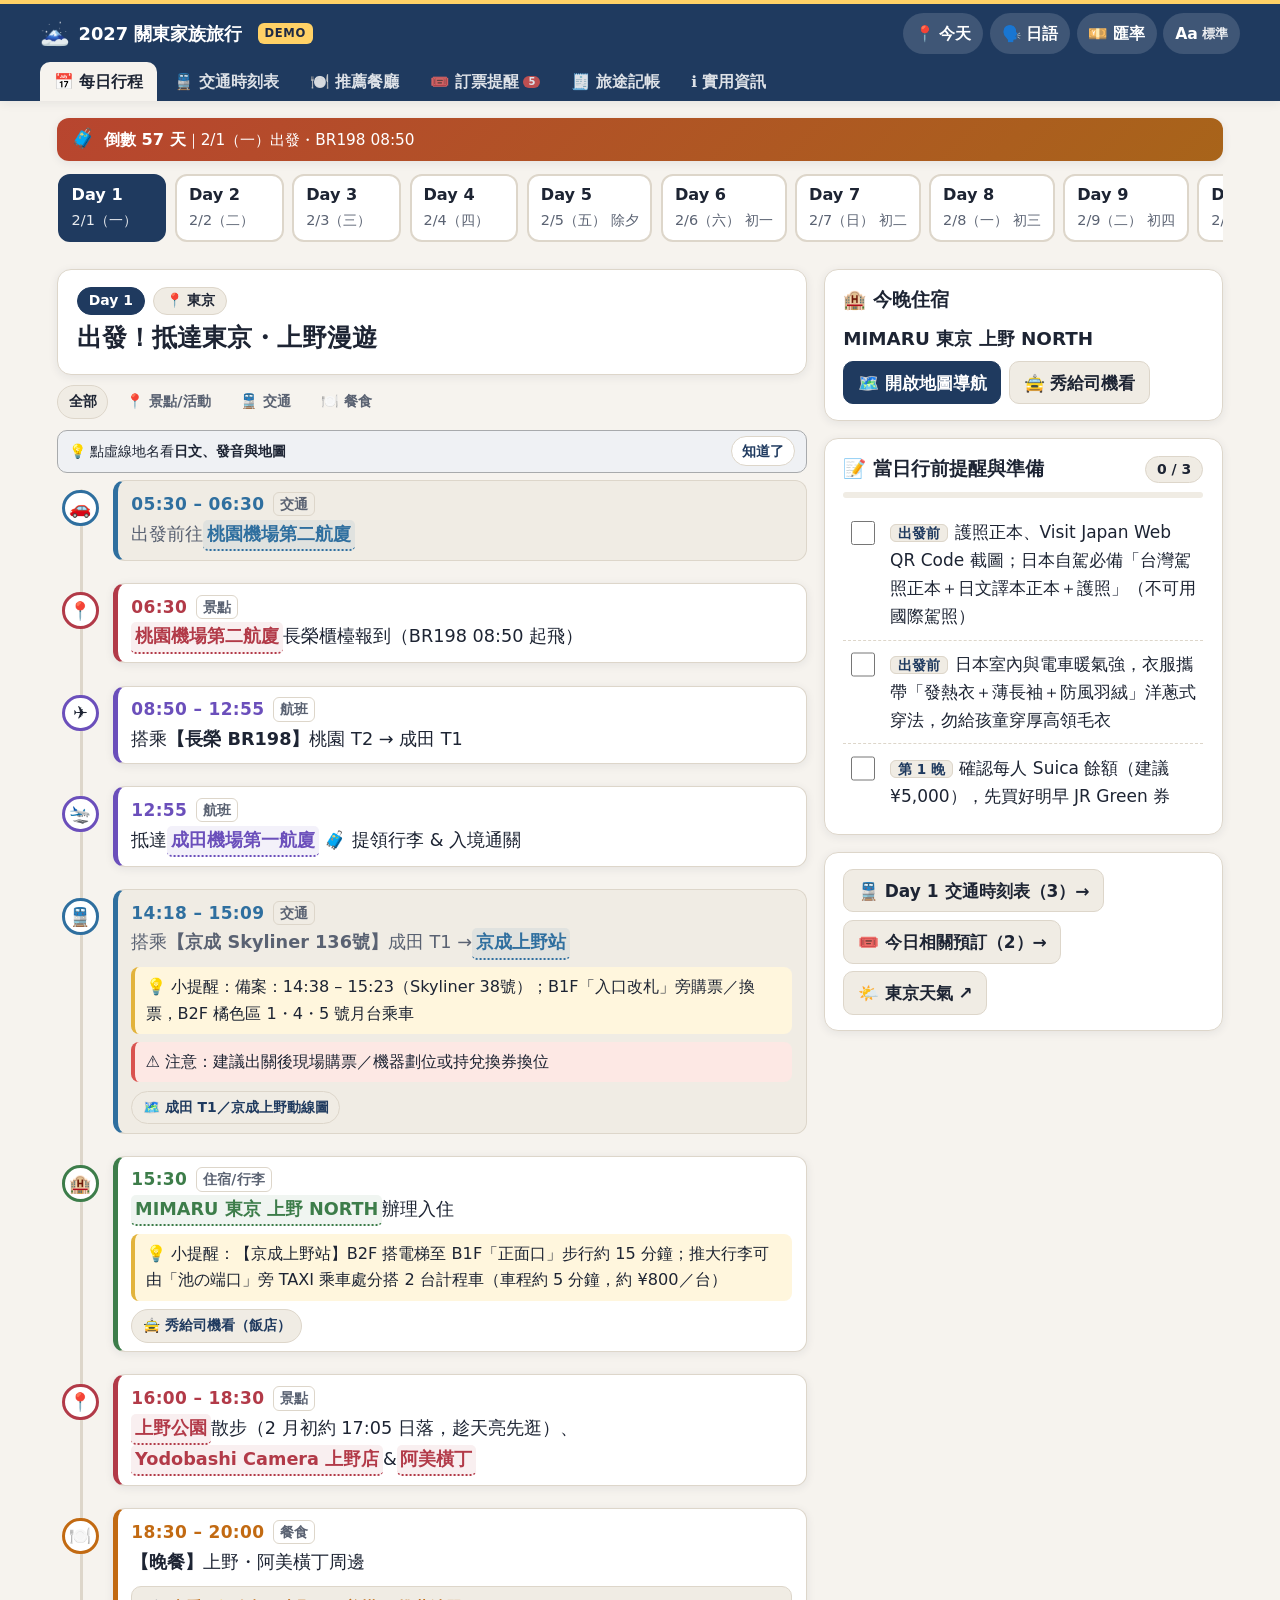
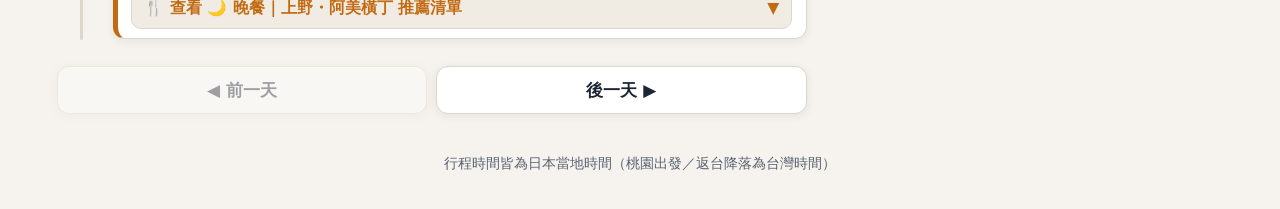
==== commit 81e6d2c3: "Demo: full-site UI beautification, layout compaction, and bug fixes across all 8 views" ====
--- a/demo/index.html
+++ b/demo/index.html
@@ -18,7 +18,7 @@
 <link rel="apple-touch-icon" href="../apple-touch-icon.png">
 <link rel="icon" type="image/svg+xml" href="../icon.svg">
 <link rel="icon" href="data:image/svg+xml,<svg xmlns='http://www.w3.org/2000/svg' viewBox='0 0 100 100'><text y='.9em' font-size='90'>🗻</text></svg>">
-<link rel="stylesheet" href="style.css?v=20261119-7">
+<link rel="stylesheet" href="style.css?v=20261119-12">
 </head>
 <body>
 
@@ -42,7 +42,7 @@
   <div class="subtabs" id="subtabsMore" role="tablist" aria-label="實用資訊子分頁">
     <button type="button" role="tab" data-sub="packing" aria-selected="true">🎒 攜帶物品</button>
     <button type="button" role="tab" data-sub="hotel" aria-selected="false">🏨 住宿行李</button>
-    <button type="button" role="tab" data-sub="info" aria-selected="false">🚨 緊急＆設定</button>
+    <button type="button" role="tab" data-sub="info" aria-selected="false">🚨 緊急設定</button>
   </div>
 
   <!-- 每日行程 -->
@@ -64,14 +64,17 @@
 
   <!-- 訂票與預訂提醒 -->
   <section class="view" id="v-booking" aria-label="訂票提醒">
-    <h2 class="sectitle">🎟️ 訂票與預訂清單 ＆ 搶票時程提醒</h2>
-    <div class="box" style="margin-bottom:1rem" id="bookingDash"></div>
-    <div class="searchbox">
+    <div class="sec-hd">
+      <h2 class="sectitle">🎟️ 訂票提醒 (12)</h2>
+      <button type="button" class="exp-ghost-btn" id="toggleBqBtn">🔍 搜尋</button>
+    </div>
+    <div id="bookingDash"></div>
+    <div class="searchbox" id="bqWrap" hidden>
       <label class="sr-only" for="bq">搜尋訂票與預訂項目</label>
-      <input id="bq" type="search" placeholder="🔍 搜尋預訂項目、日期、注意事項…（例：晴空塔、新幹線、富士急、12/01、今半、Toyota）" autocomplete="off">
-    </div>
-    <div class="filters" id="bookingStatusFilters" role="group" aria-label="依預訂狀態篩選" style="margin-bottom:.5rem"></div>
-    <div class="filters" id="bookingCatFilters" role="group" aria-label="依類別篩選" style="margin-bottom:1rem"></div>
+      <input id="bq" type="search" placeholder="🔍 搜尋預訂項目、日期、注意事項…（例：晴空塔、新幹線、12/01）" autocomplete="off">
+    </div>
+    <div class="filters hscroll" id="bookingStatusFilters" role="group" aria-label="依預訂狀態篩選" style="margin-bottom:.38rem"></div>
+    <div class="filters hscroll" id="bookingCatFilters" role="group" aria-label="依類別篩選" style="margin-bottom:.65rem"></div>
     <div id="bookingDayBar"></div>
     <div class="grid-wide" id="bookingGrid"></div>
   </section>
@@ -83,69 +86,71 @@
 
   <!-- 交通時刻表與常用連結查詢 -->
   <section class="view" id="v-transit" aria-label="交通時刻表查詢">
-    <h2 class="sectitle">🚆 交通時刻表 ＆ 常用連結查詢（共 35 項）</h2>
-    <div class="box" style="margin-bottom:1rem">
-      <div style="display:flex;justify-content:space-between;align-items:center;gap:.5rem;flex-wrap:wrap">
-        <div>
-          <b>⚡ 10 天核心交通班次 ＆ 轉乘備案速查表（100% 離線可查）</b>
-          <div style="color:var(--muted);font-size:.88rem">彙整每日主班次、備案班次、乘車月台與 Suica／購票注意事項</div>
-        </div>
-        <button class="btn" id="toggleQuickTtBtn" style="margin:0">展開／收合班次速查表 ▼</button>
-      </div>
-      <div id="quickTtWrap" style="display:none;margin-top:.75rem;overflow-x:auto"></div>
-    </div>
-
-    <div class="searchbox">
+    <div class="sec-hd">
+      <h2 class="sectitle">🚆 交通時刻表 (35)</h2>
+      <button type="button" class="exp-ghost-btn" id="toggleTqBtn">🔍 搜尋</button>
+    </div>
+    <div class="tt-quick-bar">
+      <div class="tt-quick-hd">
+        <span><b>⚡ 10 天離線班次速查表</b><small>主班次・備案・月台</small></span>
+        <button type="button" class="exp-ghost-btn" id="toggleQuickTtBtn">展開 ▼</button>
+      </div>
+      <div id="quickTtWrap" style="display:none;margin-top:.6rem;overflow-x:auto"></div>
+    </div>
+    <div class="searchbox" id="tqWrap" hidden>
       <label class="sr-only" for="tq">搜尋交通時刻表與連結</label>
-      <input id="tq" type="search" placeholder="🔍 搜尋路線、車站、車次、編號或說明…（例：Skyliner、はくたか、江之電、接駁車、富士急、川越、#24）" autocomplete="off">
-    </div>
-    <div class="filters" id="transitCatFilters" role="group" aria-label="依交通分類篩選" style="margin-bottom:.5rem"></div>
-    <div class="filters hscroll" id="transitDayFilters" role="group" aria-label="依行程日篩選" style="margin-bottom:.85rem"></div>
+      <input id="tq" type="search" placeholder="🔍 搜尋路線、車站、車次、編號…（例：Skyliner、江之電、#24）" autocomplete="off">
+    </div>
+    <div class="filters hscroll" id="transitCatFilters" role="group" aria-label="依交通分類篩選" style="margin-bottom:.38rem"></div>
+    <div class="filters hscroll" id="transitDayFilters" role="group" aria-label="依行程日篩選" style="margin-bottom:.65rem"></div>
     <div class="grid-wide" id="transitGrid"></div>
   </section>
 
   <!-- 美食指南 (A/B/C 推薦餐廳) -->
   <section class="view" id="v-food" aria-label="推薦餐廳">
-    <h2 class="sectitle">🍽️ 每日推薦餐廳清單</h2>
-    <div class="searchbox">
+    <div class="sec-hd">
+      <h2 class="sectitle">🍽️ 推薦餐廳</h2>
+      <button type="button" class="exp-ghost-btn" id="toggleFqBtn">🔍 搜尋</button>
+    </div>
+    <div class="searchbox" id="fqWrap" hidden>
       <label class="sr-only" for="fq">搜尋餐廳</label>
-      <input id="fq" type="search" placeholder="🔍 搜尋餐廳、料理或點餐方式…（例：敘敘苑、鰻魚飯、壽司郎、中文平板、便當、傳米）" autocomplete="off">
-    </div>
-    <div class="filters hscroll" id="foodDayFilters" role="group" aria-label="依天數篩選餐廳" style="margin-bottom:.45rem"></div>
-    <div class="filters" id="foodTierFilters" role="group" aria-label="依等級篩選餐廳" style="margin-bottom:.9rem"></div>
+      <input id="fq" type="search" placeholder="🔍 搜尋餐廳、料理或點餐方式…（例：敘敘苑、鰻魚飯、壽司郎、中文平板）" autocomplete="off">
+    </div>
+    <div class="filters hscroll" id="foodDayFilters" role="group" aria-label="依天數篩選餐廳" style="margin-bottom:.38rem"></div>
+    <div class="filters hscroll" id="foodTierFilters" role="group" aria-label="依等級篩選餐廳" style="margin-bottom:.65rem"></div>
     <div class="grid-wide" id="foodGrid"></div>
   </section>
 
   <!-- 住宿 -->
   <section class="view" id="v-hotel" aria-label="住宿">
-    <h2 class="sectitle">🏨 住宿安排（共 9 晚）＆ 大行李寄送動線</h2>
-    <div class="grid" id="hotels"></div>
+    <h2 class="sectitle">🏨 住宿安排 (9晚)</h2>
+    <div class="hotel-grid" id="hotels"></div>
   </section>
 
   <!-- 攜帶物品 -->
   <section class="view" id="v-packing" aria-label="攜帶物品">
-    <h2 class="sectitle">🎒 建議攜帶物品 ＆ 自訂清單</h2>
-    <div class="box" style="margin-bottom:1rem">
-      <div style="display:flex;justify-content:space-between;align-items:center;gap:.5rem;flex-wrap:wrap">
+    <h2 class="sectitle">🎒 攜帶物品與清單</h2>
+    <div class="box pack-dash">
+      <div class="pack-dash-top">
         <b id="progtxt">完成 0 / 0</b>
-        <div style="display:flex;gap:.4rem;flex-wrap:wrap">
-          <button class="btn" id="filterUncheckedBtn" style="margin:0">僅看未完成</button>
-          <button class="btn" id="resetChk" style="margin:0">🔄 全部重設</button>
+        <div style="display:flex;gap:.35rem">
+          <button class="exp-ghost-btn" id="filterUncheckedBtn">僅看未完成</button>
+          <button class="exp-ghost-btn" id="resetChk">🔄 重設</button>
         </div>
       </div>
-      <div class="progress" style="margin-top:.5rem" aria-hidden="true"><div id="progbar"></div></div>
+      <div class="progress" style="margin:.45rem 0 .5rem" aria-hidden="true"><div id="progbar"></div></div>
       <div class="add-chk-row">
-        <input id="customChkInput" type="text" placeholder="➕ 新增個人或家族待辦事項（例：預約成田機場接送、買兒童雪鏡）">
-        <button class="btn primary" id="addCustomChkBtn" style="margin:0">新增項目</button>
-      </div>
-    </div>
-    <div class="grid-wide" id="checks"></div>
+        <input id="customChkInput" type="text" placeholder="➕ 新增個人或家族待辦（例：買兒童雪鏡）">
+        <button class="btn primary btn-sm" id="addCustomChkBtn" style="margin:0;white-space:nowrap">＋ 新增</button>
+      </div>
+    </div>
+    <div class="pack-wrap" id="checks"></div>
   </section>
 
   <!-- 緊急與設定 -->
   <section class="view" id="v-info" aria-label="緊急聯絡與設定">
-    <h2 class="sectitle">🚨 緊急聯絡、工具 ＆ 離線設定</h2>
-    <div class="grid-wide" id="info"></div>
+    <h2 class="sectitle">🚨 緊急聯絡與設定</h2>
+    <div class="info-grid" id="infoGrid"></div>
   </section>
 
   <p class="foot">行程時間皆為日本當地時間（桃園出發／返台降落為台灣時間）</p>
@@ -304,8 +309,8 @@
 <button type="button" id="backTopBtn" class="back-top" aria-label="回到頁面頂端" title="回到頂端">↑</button>
 <nav class="bottom" aria-label="主選單"></nav>
 
-<script src="data/trip-data.js?v=20261119-7"></script>
-<script src="data/places.js?v=20261119-7"></script>
-<script src="app.js?v=20261119-7"></script>
+<script src="data/trip-data.js?v=20261119-12"></script>
+<script src="data/places.js?v=20261119-12"></script>
+<script src="app.js?v=20261119-12"></script>
 </body>
 </html>
--- a/demo/style.css
+++ b/demo/style.css
@@ -429,123 +429,265 @@
 .exp-chips button{border:1px solid var(--line);background:var(--surface2);border-radius:999px;padding:.2rem .6rem;font-size:.85rem;min-height:2.2rem}
 #expDay,#expPayer{grid-column:1 / -1}
 
-/* ===== DEMO：獨立記帳與分帳頁 ===== */
-.exp-hero{background:linear-gradient(135deg,var(--primary),#2b517f);color:#fff;border-radius:var(--radius);padding:1rem 1.15rem;margin-bottom:1rem;box-shadow:var(--shadow);display:flex;flex-wrap:wrap;align-items:center;justify-content:space-between;gap:.75rem}
+/* ===== DEMO：獨立記帳與分帳頁（高密度精簡版） ===== */
+.exp-hero{background:linear-gradient(135deg,var(--primary),#2b517f);color:#fff;border-radius:var(--radius);padding:.62rem .9rem;margin-bottom:.7rem;box-shadow:var(--shadow);display:flex;flex-direction:column;gap:.25rem}
+.exp-hero-bot{display:flex;align-items:center;justify-content:space-between;gap:.5rem;flex-wrap:wrap}
 [data-theme="dark"] .exp-hero{background:linear-gradient(135deg,#1f3454,#2c4972);color:#eef1f6}
-.exp-hero-lbl{font-size:.86rem;opacity:.9}
-.exp-hero-amt{font-size:1.7rem;font-weight:900;line-height:1.2;margin:.1rem 0}
-.exp-hero-twd{font-size:1rem;font-weight:700;opacity:.92}
-.exp-hero-sub{font-size:.86rem;opacity:.88}
-.exp-hero-rate{display:flex;flex-direction:column;align-items:flex-end;gap:.4rem}
-.exp-rate-txt{font-size:.82rem;opacity:.9}
-.exp-hero .btn-sm{background:rgba(255,255,255,.16);border-color:rgba(255,255,255,.32);color:#fff}
-.exp-hero .btn-sm:hover{background:rgba(255,255,255,.26)}
-.exp-layout{display:grid;gap:1rem;grid-template-columns:minmax(0,1fr)}
+.exp-hero-amt{font-size:1.38rem;font-weight:900;line-height:1.2}
+.exp-hero-twd{font-size:.94rem;font-weight:700;opacity:.92}
+.exp-hero-sub{font-size:.8rem;opacity:.86;margin-top:.08rem}
+.exp-rate-pill{border:1px solid rgba(255,255,255,.32);background:rgba(255,255,255,.15);color:#fff;border-radius:999px;padding:.28rem .68rem;font-size:.8rem;font-weight:700;white-space:nowrap}
+.exp-rate-pill:hover{background:rgba(255,255,255,.25)}
+
+/* 手機版子分頁切換 */
+.exp-mob-tabs{display:flex;gap:.3rem;background:var(--surface2);border:1px solid var(--line);border-radius:11px;padding:.2rem;margin-bottom:.7rem}
+.exp-mob-tabs button{flex:1;border:0;background:transparent;color:var(--muted);border-radius:8px;padding:.4rem .5rem;font-size:.88rem;font-weight:800;min-height:2.2rem}
+.exp-mob-tabs button[aria-selected="true"]{background:var(--surface);color:var(--primary);box-shadow:0 1px 4px rgba(0,0,0,.08)}
+
+.exp-layout{display:grid;gap:.85rem;grid-template-columns:minmax(0,1fr)}
 .exp-layout>*{min-width:0}
+@media (max-width:899px){
+  .exp-layout[data-tab="ledger"] .exp-side{display:none}
+  .exp-layout[data-tab="settle"] .exp-main{display:none}
+}
 @media (min-width:900px){
+  .exp-mob-tabs{display:none}
   .exp-layout{grid-template-columns:minmax(0,1.45fr) minmax(0,1fr);align-items:start}
   .exp-side{position:sticky;top:6.5rem}
 }
-.exp-card{margin-bottom:1rem}
+
+.exp-card{padding:.72rem .85rem;margin-bottom:.75rem}
 .exp-card.editing{border:2px solid var(--accent)}
-.exp-card-hd{display:flex;align-items:center;justify-content:space-between;gap:.5rem;margin-bottom:.65rem}
-.exp-form-v2{display:flex;flex-direction:column;gap:.7rem}
-.exp-field{display:flex;flex-direction:column;gap:.3rem;min-width:0}
-.exp-lbl{font-size:.84rem;font-weight:700;color:var(--muted)}
-.exp-lbl-row{display:flex;align-items:center;justify-content:space-between;gap:.4rem;flex-wrap:wrap}
-.exp-form-v2 input:not([type=checkbox]),.exp-form-v2 select{width:100%;font:inherit;padding:.48rem .65rem;border:1px solid var(--line);border-radius:10px;background:var(--surface2);color:var(--text);min-height:2.6rem}
-.exp-row2{display:flex;gap:.6rem;flex-wrap:wrap}
-.exp-row2>.exp-field{min-width:11rem}
-.exp-chips{display:flex;flex-wrap:wrap;gap:.35rem}
-.exp-chips button{border:1px solid var(--line);background:var(--surface2);color:var(--text);border-radius:999px;padding:.24rem .68rem;font-size:.86rem;min-height:2.2rem;font-weight:600}
+.exp-card-hd{display:flex;align-items:center;justify-content:space-between;gap:.5rem;margin-bottom:.5rem}
+.exp-ghost-btn{border:1px solid var(--line);background:var(--surface2);color:var(--text);border-radius:8px;padding:.2rem .58rem;font-size:.8rem;font-weight:700;min-height:1.95rem;white-space:nowrap}
+.exp-ghost-btn.active{background:var(--primary);color:var(--primary-ink);border-color:var(--primary)}
+
+/* 瘦身版表單 */
+.exp-form-v2{display:flex;flex-direction:column;gap:.5rem}
+.exp-form-v2 input:not([type=checkbox]),.exp-form-v2 select{width:100%;font:inherit;font-size:.94rem;padding:.38rem .58rem;border:1px solid var(--line);border-radius:9px;background:var(--surface2);color:var(--text);min-height:2.35rem;min-width:0}
+.exp-chips{display:flex;flex-wrap:wrap;gap:.28rem}
+.exp-chips button{border:1px solid var(--line);background:var(--surface2);color:var(--text);border-radius:999px;padding:.18rem .58rem;font-size:.83rem;min-height:2rem;font-weight:600}
 .exp-chips button[aria-pressed="true"]{background:var(--primary);color:var(--primary-ink);border-color:var(--primary)}
+@media (max-width:599px){
+  #expChips{flex-wrap:nowrap;overflow-x:auto;-webkit-overflow-scrolling:touch;scrollbar-width:none;padding-bottom:.1rem}
+  #expChips::-webkit-scrollbar{display:none}
+  #expChips button{flex:0 0 auto;white-space:nowrap}
+}
+.exp-inline-row{display:flex;gap:.4rem;align-items:stretch}
+.exp-day-sel{flex:0 0 6.6rem!important;width:6.6rem!important}
+.exp-inline-row input{flex:1 1 0}
+.exp-amt-block{display:flex;flex-direction:column;gap:.2rem}
 .exp-amt-wrap{display:flex;gap:.4rem;align-items:stretch}
-.exp-cur-seg{display:flex;background:var(--surface2);border:1px solid var(--line);border-radius:10px;padding:.15rem;flex:0 0 auto}
-.exp-cur-seg button{border:0;background:transparent;color:var(--muted);font-weight:700;font-size:.84rem;padding:.2rem .55rem;border-radius:8px;white-space:nowrap}
+.exp-cur-seg{display:flex;background:var(--surface2);border:1px solid var(--line);border-radius:9px;padding:.14rem;flex:0 0 auto}
+.exp-cur-seg button{border:0;background:transparent;color:var(--muted);font-weight:700;font-size:.82rem;padding:.15rem .5rem;border-radius:7px;white-space:nowrap}
 .exp-cur-seg button[aria-pressed="true"]{background:var(--primary);color:var(--primary-ink)}
-.exp-conv-preview{font-size:.82rem;color:var(--primary);font-weight:600;min-height:1.1rem}
-.exp-pill-group{display:flex;flex-wrap:wrap;gap:.35rem}
-.exp-pill-group button{border:1px solid var(--line);background:var(--surface2);color:var(--text);border-radius:10px;padding:.3rem .75rem;font-size:.88rem;font-weight:700;min-height:2.4rem}
-.exp-pill-group button[aria-pressed="true"]{background:var(--primary);color:var(--primary-ink);border-color:var(--primary)}
-.exp-quick-split{display:flex;gap:.3rem}
-.exp-quick-split button{border:1px solid var(--line);background:var(--surface2);color:var(--muted);border-radius:8px;padding:.12rem .5rem;font-size:.78rem;font-weight:700}
-.exp-who-grid{display:flex;flex-wrap:wrap;gap:.4rem}
-.exp-chk-pill{display:inline-flex;align-items:center;gap:.3rem;border:1px solid var(--line);background:var(--surface2);border-radius:10px;padding:.3rem .7rem;min-height:2.4rem;font-weight:700;font-size:.9rem;cursor:pointer}
-.exp-chk-pill input{width:1rem;height:1rem;accent-color:var(--primary);margin:0}
-.exp-filter-bar{display:grid;grid-template-columns:1fr 1fr;gap:.45rem;margin-bottom:.65rem}
-.exp-filter-bar select,.exp-filter-bar input{font:inherit;font-size:.88rem;padding:.4rem .6rem;border:1px solid var(--line);border-radius:10px;background:var(--surface2);color:var(--text);min-height:2.4rem;min-width:0}
+.exp-conv-preview{font-size:.78rem;color:var(--primary);font-weight:700}
+.exp-conv-preview:empty{display:none}
+
+/* 付款人 & 分攤（純文字反白按鈕，6人單行塞滿） */
+.exp-people-grid{display:grid;gap:.42rem;grid-template-columns:1fr}
+@media (min-width:680px){
+  .exp-people-grid{grid-template-columns:1fr 1fr;gap:.65rem}
+}
+.exp-people-row{display:flex;flex-direction:column;gap:.25rem;min-width:0}
+.exp-split-hd{display:flex;align-items:center;justify-content:space-between;gap:.3rem}
+.exp-mini-lbl{font-size:.78rem;font-weight:700;color:var(--muted)}
+.exp-quick-split{display:inline-flex;gap:.25rem}
+.exp-quick-split button{border:0;background:transparent;color:var(--primary);font-size:.76rem;font-weight:700;padding:.05rem .28rem;border-radius:5px}
+.exp-quick-split button:hover{background:var(--surface2)}
+.exp-member-pills{display:grid;grid-template-columns:repeat(6,minmax(0,1fr));gap:.26rem}
+.exp-member-pills button{border:1px solid var(--line);background:var(--surface2);color:var(--muted);border-radius:8px;padding:.28rem .1rem;font-size:.86rem;font-weight:700;min-height:2.15rem;text-align:center;overflow:hidden;text-overflow:ellipsis;white-space:nowrap}
+.exp-member-pills button[aria-pressed="true"]{background:var(--primary);color:var(--primary-ink);border-color:var(--primary)}
+
+/* 付款方式單列樣式 */
+.exp-pay-row{display:flex;align-items:center;gap:.4rem}
+.exp-pay-row .exp-mini-lbl{flex:0 0 auto;white-space:nowrap}
+.exp-method-pills{display:grid;grid-template-columns:repeat(3,minmax(0,1fr));gap:.3rem;flex:1 1 auto;min-width:0}
+.exp-method-pills button{border:1px solid var(--line);background:var(--surface2);color:var(--muted);border-radius:8px;padding:.24rem .4rem;font-size:.85rem;font-weight:700;min-height:2.1rem;white-space:nowrap}
+.exp-method-pills button[aria-pressed="true"]{background:var(--primary);color:var(--primary-ink);border-color:var(--primary)}
+.exp-submit-btn{flex:1;justify-content:center;margin:0;padding:.48rem .85rem;font-size:.94rem}
+
+/* 精簡花費明細 */
+#expDayFilters{margin:0 0 .45rem;gap:.28rem}
+#expDayFilters button{padding:.18rem .58rem;font-size:.82rem;min-height:1.95rem}
+@media (min-width:600px){
+  #expDayFilters.hscroll{flex-wrap:wrap;overflow-x:visible}
+}
+.exp-filter-bar{display:grid;grid-template-columns:1fr 1fr;gap:.38rem;margin-bottom:.5rem}
+.exp-filter-bar select,.exp-filter-bar input{font:inherit;font-size:.84rem;padding:.34rem .52rem;border:1px solid var(--line);border-radius:8px;background:var(--surface2);color:var(--text);min-height:2.15rem;min-width:0}
 .exp-filter-bar input{grid-column:1 / -1}
 @media (min-width:600px){
-  .exp-filter-bar{grid-template-columns:1fr 1fr 1.4fr}
+  .exp-filter-bar{grid-template-columns:1fr 1fr 1.3fr}
   .exp-filter-bar input{grid-column:auto}
 }
-.exp-filter-sum{background:var(--surface2);border-left:4px solid var(--primary);border-radius:8px;padding:.45rem .7rem;font-size:.88rem;margin-bottom:.75rem}
-.exp-day-group{margin-bottom:.9rem}
-.exp-day-hd{display:flex;justify-content:space-between;align-items:baseline;gap:.5rem;padding:.38rem .65rem;background:var(--surface2);border-radius:9px;font-size:.88rem;font-weight:800;color:var(--primary);margin-bottom:.4rem}
-.exp-day-hd small{font-weight:600;color:var(--muted)}
-.exp-list-v2{list-style:none;padding:0;margin:0;display:flex;flex-direction:column;gap:.45rem}
-.exp-list-v2 li{display:flex;justify-content:space-between;gap:.65rem;padding:.6rem .7rem;border:1px solid var(--line);border-radius:11px;background:var(--surface)}
-.exp-list-v2 li.is-editing{border-color:var(--accent);background:var(--tip-bg)}
-.exp-item-main{flex:1;min-width:0}
-.exp-item-title{display:flex;align-items:center;gap:.4rem;flex-wrap:wrap;font-size:.98rem;margin-bottom:.2rem}
-.exp-cat-tag{font-size:.78rem;font-weight:700;background:var(--surface2);border:1px solid var(--line);border-radius:6px;padding:.05rem .4rem;white-space:nowrap}
-.exp-item-meta{display:flex;flex-wrap:wrap;gap:.2rem .55rem;font-size:.82rem;color:var(--muted);align-items:center}
-.exp-mini-tag{font-size:.75rem;background:var(--surface2);border:1px solid var(--line);border-radius:6px;padding:0 .35rem}
-.exp-item-note{font-size:.82rem;color:var(--muted);margin-top:.2rem}
-.exp-item-right{text-align:right;flex:0 0 auto;display:flex;flex-direction:column;align-items:flex-end;justify-content:space-between}
-.exp-item-amt{font-weight:900;font-size:1.05rem;white-space:nowrap}
-.exp-item-twd{font-size:.78rem;color:var(--muted);white-space:nowrap}
-.exp-item-ops{display:flex;gap:.2rem;margin-top:.25rem}
-.exp-item-ops button{border:1px solid var(--line);background:var(--surface2);border-radius:7px;width:2rem;height:2rem;display:inline-flex;align-items:center;justify-content:center;font-size:.85rem}
-.exp-empty{text-align:center;color:var(--muted);padding:1.6rem .8rem;font-size:.92rem}
-.exp-bal-grid{display:grid;grid-template-columns:repeat(3,minmax(0,1fr));gap:.45rem}
-.exp-bal-card{background:var(--surface2);border:1px solid var(--line);border-radius:10px;padding:.5rem .55rem;text-align:center}
-.exp-bal-name{font-weight:800;font-size:.95rem}
-.exp-bal-net{font-weight:900;font-size:.95rem;margin:.1rem 0}
+.exp-filter-sum{background:var(--surface2);border-left:3px solid var(--primary);border-radius:7px;padding:.34rem .6rem;font-size:.82rem;margin-bottom:.5rem}
+.exp-day-group{margin-bottom:.55rem;border:1px solid var(--line);border-radius:10px;overflow:hidden;background:var(--surface)}
+.exp-day-group:last-of-type{margin-bottom:.2rem}
+.exp-day-hd{display:flex;justify-content:space-between;align-items:baseline;gap:.5rem;padding:.28rem .6rem;background:var(--surface2);border-bottom:1px solid var(--line);font-size:.82rem;font-weight:800;color:var(--primary)}
+.exp-day-hd small{font-weight:600;color:var(--muted);margin-left:.25rem}
+.exp-list-v2{list-style:none;padding:0;margin:0}
+.exp-list-v2 li{border-bottom:1px solid color-mix(in srgb,var(--line) 65%,transparent);padding:.38rem .6rem;cursor:pointer;transition:background .15s}
+.exp-list-v2 li:last-child{border-bottom:0}
+.exp-list-v2 li:hover{background:color-mix(in srgb,var(--surface2) 60%,transparent)}
+.exp-list-v2 li.is-open{background:var(--surface2)}
+.exp-list-v2 li.is-editing{background:var(--tip-bg)}
+.exp-li-body{display:flex;align-items:center;gap:.48rem;min-width:0}
+.exp-li-ic{flex:0 0 auto;font-size:1.05rem;line-height:1}
+.exp-li-mid{flex:1 1 auto;min-width:0}
+.exp-li-title{font-weight:700;font-size:.92rem;line-height:1.25;word-break:break-word}
+.exp-li-meta{font-size:.75rem;color:var(--muted);line-height:1.3;margin-top:.06rem;word-break:break-word}
+.exp-li-meta b{color:var(--text);font-weight:700}
+.exp-li-amt{flex:0 0 auto;text-align:right;line-height:1.15;white-space:nowrap}
+.exp-li-amt b{display:block;font-size:.94rem;font-weight:900;font-variant-numeric:tabular-nums}
+.exp-li-amt small{display:block;font-size:.72rem;color:var(--muted);font-variant-numeric:tabular-nums}
+.exp-li-actions{display:flex;justify-content:flex-end;gap:.35rem;margin-top:.34rem;padding-top:.3rem;border-top:1px dashed var(--line)}
+.exp-li-actions button{border:1px solid var(--line);background:var(--surface);color:var(--text);border-radius:7px;padding:.18rem .6rem;font-size:.78rem;font-weight:700;min-height:1.85rem}
+.exp-li-actions button.danger{color:var(--urgent);border-color:color-mix(in srgb,var(--urgent) 40%,var(--line))}
+.exp-hint-tip{font-size:.74rem;color:var(--muted);text-align:right;margin-top:.25rem}
+.exp-empty{text-align:center;color:var(--muted);padding:1.2rem .6rem;font-size:.88rem}
+
+/* 智慧結算：單一清單＋細分隔線 */
+.exp-tx-list{border:1px solid var(--line);border-radius:10px;overflow:hidden;background:var(--surface)}
+.exp-tx-row{display:flex;align-items:center;gap:.5rem;padding:.42rem .62rem;border-bottom:1px solid color-mix(in srgb,var(--line) 70%,transparent);cursor:pointer;font-size:.9rem}
+.exp-tx-row:last-child{border-bottom:0}
+.exp-tx-row.done{opacity:.5;text-decoration:line-through;background:var(--surface2)}
+.exp-tx-row input{width:1.05rem;height:1.05rem;accent-color:var(--now);margin:0;flex:0 0 auto}
+.exp-tx-who{flex:1}
+.exp-tx-amt b{font-size:.94rem;font-weight:900;color:var(--primary);font-variant-numeric:tabular-nums}
+
+/* 每人收支明細：精簡 4 欄表格 */
+.exp-bal-tbl{width:100%;border-collapse:collapse;font-size:.85rem;font-variant-numeric:tabular-nums}
+.exp-bal-tbl th{font-size:.75rem;font-weight:700;color:var(--muted);text-align:right;padding:.24rem .35rem;border-bottom:1.5px solid var(--line)}
+.exp-bal-tbl th:first-child,.exp-bal-tbl td:first-child{text-align:left;padding-left:.2rem}
+.exp-bal-tbl td{text-align:right;padding:.34rem .35rem;border-bottom:1px solid color-mix(in srgb,var(--line) 65%,transparent);white-space:nowrap}
+.exp-bal-tbl tr:last-child td{border-bottom:0}
+.exp-bal-net{font-weight:900}
 .exp-bal-net.pos{color:var(--now)}
 .exp-bal-net.neg{color:var(--urgent)}
-.exp-bal-sub{font-size:.74rem;color:var(--muted);line-height:1.35}
-.exp-tx-list{display:flex;flex-direction:column;gap:.4rem}
-.exp-tx-row{display:flex;align-items:center;gap:.55rem;padding:.5rem .65rem;border:1px solid var(--line);border-radius:10px;background:var(--surface2);cursor:pointer}
-.exp-tx-row.done{opacity:.55;text-decoration:line-through}
-.exp-tx-row input{width:1.1rem;height:1.1rem;accent-color:var(--now);flex:0 0 auto}
-.exp-tx-who{flex:1;font-size:.92rem}
-.exp-tx-amt{text-align:right;white-space:nowrap}
-.exp-tx-amt small{display:block;font-size:.76rem;color:var(--muted)}
-.exp-bars{display:flex;flex-direction:column;gap:.5rem}
-.exp-bar-top{display:flex;justify-content:space-between;font-size:.86rem;margin-bottom:.15rem}
+
+/* 類別花費佔比 */
+.exp-bars{display:flex;flex-direction:column;gap:.38rem}
+.exp-bar-top{display:flex;justify-content:space-between;font-size:.83rem;margin-bottom:.1rem}
 .exp-bar-top small{color:var(--muted)}
-.exp-bar-track{height:8px;border-radius:4px;background:var(--surface2);overflow:hidden}
-.exp-bar-track i{display:block;height:100%;background:var(--primary);border-radius:4px}
+.exp-bar-track{height:6px;border-radius:3px;background:var(--surface2);overflow:hidden}
+.exp-bar-track i{display:block;height:100%;background:var(--primary);border-radius:3px}
+
+/* 去卡片化的輕量工具列 */
+.exp-tools-bar{display:flex;gap:.35rem;flex-wrap:wrap;justify-content:center;padding:.15rem 0 .4rem}
+.exp-tools-bar button{border:1px solid var(--line);background:var(--surface);color:var(--text);border-radius:999px;padding:.28rem .7rem;font-size:.8rem;font-weight:700;min-height:2.05rem}
+.exp-tools-bar button:hover{background:var(--surface2)}
+
+
+/* ===== 全站 UI 優化、版面美化與空間精簡（v20261119-12） ===== */
+.view.active{animation:fade .12s ease}
+.wx:empty{display:none}
+
+/* 標題列＋折疊搜尋鈕 */
+.sec-hd{display:flex;align-items:center;justify-content:space-between;gap:.5rem;margin-bottom:.65rem}
+.sec-hd .sectitle{margin:0;white-space:nowrap;overflow:hidden;text-overflow:ellipsis}
+.sectitle{font-size:1.18rem;margin:0 0 .65rem;line-height:1.3}
+.searchbox{margin-bottom:.55rem}
+
+/* 實用資訊子分頁：手機單行絕不換行斷字 */
+.subtabs button{white-space:nowrap;font-size:.86rem;padding:.45rem .35rem}
+
+/* 全站篩選列：手機單列橫向捲動（隱藏捲軸），桌機自然換行不裁切 */
+.filters.hscroll{flex-wrap:nowrap;overflow-x:auto;-webkit-overflow-scrolling:touch;scrollbar-width:none;padding-bottom:.1rem}
+.filters.hscroll::-webkit-scrollbar{display:none}
+.filters.hscroll button{flex:0 0 auto;white-space:nowrap;padding:.24rem .62rem;font-size:.84rem;min-height:2.05rem}
+@media (min-width:720px){
+  #bookingStatusFilters.hscroll,#bookingCatFilters.hscroll,
+  #transitCatFilters.hscroll,#transitDayFilters.hscroll,
+  #foodDayFilters.hscroll,#foodTierFilters.hscroll{flex-wrap:wrap;overflow-x:visible}
+}
+
+/* 每日行程：地名提示條精簡＆時間軸內距收緊 */
+.place-tip{padding:.34rem .62rem;font-size:.82rem;margin-bottom:.45rem}
+.ev{padding-bottom:.55rem}
+.ev .card{padding:.52rem .78rem}
+
+/* 訂票提醒：記帳同款精簡 Hero 進度條 */
+.bk-hero{background:linear-gradient(135deg,var(--primary),#2b517f);color:#fff;border-radius:var(--radius);padding:.65rem .9rem;margin-bottom:.65rem;box-shadow:var(--shadow)}
+[data-theme="dark"] .bk-hero{background:linear-gradient(135deg,#1f3454,#2c4972);color:#eef1f6}
+.bk-hero-top{display:flex;align-items:center;justify-content:space-between;gap:.5rem;flex-wrap:wrap}
+.bk-hero-title{font-size:1.05rem;font-weight:700}
+.bk-hero-title b{font-size:1.2rem;font-weight:900}
+.bk-hero-sub{font-size:.8rem;opacity:.88;margin-top:.08rem}
+.bk-hero-prog{height:6px;border-radius:3px;background:rgba(255,255,255,.22);margin-top:.5rem;overflow:hidden}
+.bk-hero-prog i{display:block;height:100%;background:#4ade80;border-radius:3px;transition:width .3s}
+
+/* 交通時刻表：精簡單行速查表橫幅＋卡片精簡底部 */
+.tt-quick-bar{background:var(--surface);border:1px solid var(--line);border-left:4px solid var(--accent);border-radius:12px;padding:.5rem .78rem;margin-bottom:.6rem;box-shadow:var(--shadow)}
+.tt-quick-hd{display:flex;align-items:center;justify-content:space-between;gap:.5rem}
+.tt-quick-hd span{display:flex;align-items:baseline;gap:.45rem;flex-wrap:wrap;min-width:0;font-size:.94rem}
+.tt-quick-hd small{font-size:.78rem;color:var(--muted)}
+.tt-card-foot{display:flex;align-items:center;justify-content:space-between;gap:.4rem;flex-wrap:wrap;margin-top:auto;padding-top:.45rem;border-top:1px dashed var(--line)}
+.tt-card-links{display:flex;gap:.3rem;flex-wrap:wrap}
+.tt-link-chip{border:1px solid var(--line);background:var(--surface2);color:var(--primary);border-radius:999px;padding:.15rem .55rem;font-size:.78rem;font-weight:700;min-height:1.85rem}
+.tt-link-chip:hover{background:var(--primary);color:var(--primary-ink);border-color:var(--primary)}
+
+/* 推薦餐廳：結構化雙欄餐廳列（地圖鈕固定靠右）＋ 電腦版單餐 A/B/C 三欄並排 */
+.meal-list{list-style:none;padding:0;margin:0}
+.meal-item{display:flex;align-items:center;justify-content:space-between;gap:.55rem;padding:.38rem 0;border-bottom:1px dashed color-mix(in srgb,var(--line) 75%,transparent)}
+.meal-item:last-child{border-bottom:0;padding-bottom:.1rem}
+.meal-item-txt{flex:1 1 auto;min-width:0}
+.meal-item-txt b{display:block;font-size:.93rem;line-height:1.3}
+.meal-item-txt small{display:block;font-size:.8rem;color:var(--muted);line-height:1.35;margin-top:.06rem}
+.meal-item .map-mini{flex:0 0 auto;margin-left:0;padding:.24rem .55rem;font-size:.8rem;min-height:1.95rem;white-space:nowrap}
+@media (min-width:900px){
+  #foodGrid.food-single{grid-template-columns:1fr}
+  #foodGrid.food-single .tier-wrap{display:grid;grid-template-columns:repeat(3,minmax(0,1fr));gap:1rem;align-items:start}
+  #foodGrid.food-single .tier-block{margin:0;padding:.65rem .75rem;background:var(--surface2);border-radius:11px;border:1px solid var(--line)}
+}
+
+/* 住宿安排：電腦版 2x2 對稱卡片＋全寬備註 */
+.hotel-grid{display:grid;gap:.85rem;grid-template-columns:minmax(0,1fr)}
+@media (min-width:860px){
+  .hotel-grid{grid-template-columns:repeat(2,minmax(0,1fr))}
+}
+.hotel-card{display:flex;flex-direction:column;gap:.45rem}
+.hotel-top{display:flex;align-items:center;justify-content:space-between;gap:.4rem;flex-wrap:wrap}
+.hotel-dates{font-size:.82rem;font-weight:700;color:var(--muted)}
+.hotel-meta{display:flex;flex-direction:column;gap:.2rem;font-size:.86rem}
+.hotel-meta-row{display:flex;align-items:center;justify-content:space-between;gap:.4rem}
+.hotel-copy{border:1px solid var(--line);background:var(--surface2);border-radius:7px;padding:.1rem .4rem;font-size:.78rem;flex:0 0 auto}
+.hotel-note{background:var(--surface2);border-left:3px solid var(--c-hotel);border-radius:8px;padding:.45rem .62rem;font-size:.85rem;line-height:1.48;color:var(--text);flex:1}
+.hotel-btns{display:grid;grid-template-columns:1fr 1fr;gap:.45rem;margin-top:.15rem}
+.hotel-btns .btn{justify-content:center;margin:0}
+
+/* 攜帶物品：並排新增列＋電腦版全寬 2 欄勾選清單 */
+.pack-dash{padding:.75rem .9rem;margin-bottom:.75rem}
+.pack-dash-top{display:flex;justify-content:space-between;align-items:center;gap:.45rem;flex-wrap:wrap}
+.pack-dash .add-chk-row{display:flex;gap:.4rem;flex-wrap:nowrap;margin-top:0}
+.pack-dash .add-chk-row input{min-width:0;flex:1 1 auto;padding:.4rem .6rem;font-size:.9rem}
+.pack-wrap{display:flex;flex-direction:column;gap:.75rem}
+.pack-list{margin-top:.55rem;display:grid;grid-template-columns:minmax(0,1fr);gap:.1rem .9rem}
+@media (min-width:760px){
+  .pack-list{grid-template-columns:repeat(2,minmax(0,1fr))}
+}
+
+/* 緊急聯絡與設定：對稱 2x2 四宮格＋一鍵撥號膠囊 */
+.info-grid{display:grid;gap:.85rem;grid-template-columns:minmax(0,1fr)}
+@media (min-width:860px){
+  .info-grid{grid-template-columns:repeat(2,minmax(0,1fr))}
+}
+.sos-pills{display:grid;grid-template-columns:1fr 1fr;gap:.45rem;margin-bottom:.55rem}
+.sos-pill{display:flex;flex-direction:column;align-items:center;justify-content:center;padding:.45rem .5rem;border-radius:10px;background:var(--warn-bg);border:1.5px solid color-mix(in srgb,var(--warn-line) 55%,transparent);text-decoration:none;color:var(--text)}
+.sos-pill.wide{grid-column:1 / -1;flex-direction:row;justify-content:space-between;padding:.48rem .85rem}
+.sos-pill span{font-size:.78rem;font-weight:700;color:var(--muted)}
+.sos-pill b{font-size:1.18rem;font-weight:900;color:var(--urgent);letter-spacing:.03em}
+.pwa-mini-list{display:flex;flex-direction:column;gap:.24rem;font-size:.83rem;background:var(--surface2);border-radius:9px;padding:.45rem .65rem;border:1px solid var(--line)}
+.pwa-mini-list>div{display:flex;gap:.55rem;align-items:baseline}
+.pwa-mini-list>div>span:first-child{color:var(--muted);font-weight:700;flex:0 0 2.4rem}
+
+/* 記帳頁工具列：5 顆按鈕於電腦版穩穩單行 */
+.exp-tools-bar{gap:.28rem}
+.exp-tools-bar button{padding:.26rem .56rem;font-size:.78rem}
+/* 微調收尾：消除分頁切換淡入閃爍、避免住宿與緊急電話按鈕斷行 */
+.view.active{animation:none}
+.hotel-btns .btn{white-space:nowrap;font-size:.88rem;padding:.45rem .35rem}
+.sos-pill b{white-space:nowrap}
 @media (max-width:520px){
-  .exp-hero-rate{align-items:flex-start;width:100%}
-  .exp-hero-amt{font-size:1.45rem}
-  .exp-bal-grid{grid-template-columns:repeat(2,minmax(0,1fr))}
-}
-
-@media (min-width:600px){
-  #expDayFilters.hscroll{flex-wrap:wrap;overflow-x:visible}
-}
-
-/* ===== DEMO：精簡高密度花費明細 ===== */
-.exp-day-group{margin-bottom:.75rem;border:1px solid var(--line);border-radius:11px;overflow:hidden;background:var(--surface)}
-.exp-day-hd{border-radius:0;margin-bottom:0;padding:.34rem .65rem;border-bottom:1px solid var(--line)}
-.exp-list-v2{gap:0}
-.exp-list-v2 li{display:block;border:0;border-bottom:1px dashed var(--line);border-radius:0;padding:.42rem .6rem;background:transparent}
-.exp-list-v2 li:last-child{border-bottom:0}
-.exp-row-top{display:flex;align-items:center;gap:.38rem;min-width:0}
-.exp-row-ic{flex:0 0 auto;font-size:1rem;line-height:1}
-.exp-row-desc{flex:1 1 auto;min-width:0;font-weight:700;font-size:.94rem;white-space:nowrap;overflow:hidden;text-overflow:ellipsis}
-.exp-row-amt{flex:0 0 auto;text-align:right;line-height:1.15;white-space:nowrap}
-.exp-row-amt b{display:block;font-size:.95rem;font-weight:900}
-.exp-row-amt small{display:block;font-size:.73rem;color:var(--muted)}
-.exp-row-ops{flex:0 0 auto;display:inline-flex;gap:.18rem;margin-left:.15rem}
-.exp-row-ops button{border:1px solid var(--line);background:var(--surface2);border-radius:6px;width:1.75rem;height:1.75rem;display:inline-flex;align-items:center;justify-content:center;font-size:.78rem;padding:0}
-.exp-row-sub{font-size:.78rem;color:var(--muted);margin-top:.12rem;padding-left:1.38rem;line-height:1.35;word-break:break-word}
-.exp-row-sub b{color:var(--text);font-weight:700}
-.exp-tx-amt b{font-size:.98rem;color:var(--primary)}
-
-.exp-row-desc{white-space:normal;overflow:visible;line-height:1.28}
-.exp-row-bot{display:flex;align-items:center;justify-content:space-between;gap:.4rem;margin-top:.12rem;padding-left:1.38rem}
-.exp-row-sub{margin-top:0;padding-left:0;flex:1 1 auto;min-width:0}
-.exp-row-ops button{width:1.65rem;height:1.65rem;font-size:.74rem}
+  .sos-pill.wide{gap:.4rem;padding:.45rem .65rem}
+  .sos-pill.wide b{font-size:1.05rem}
+}
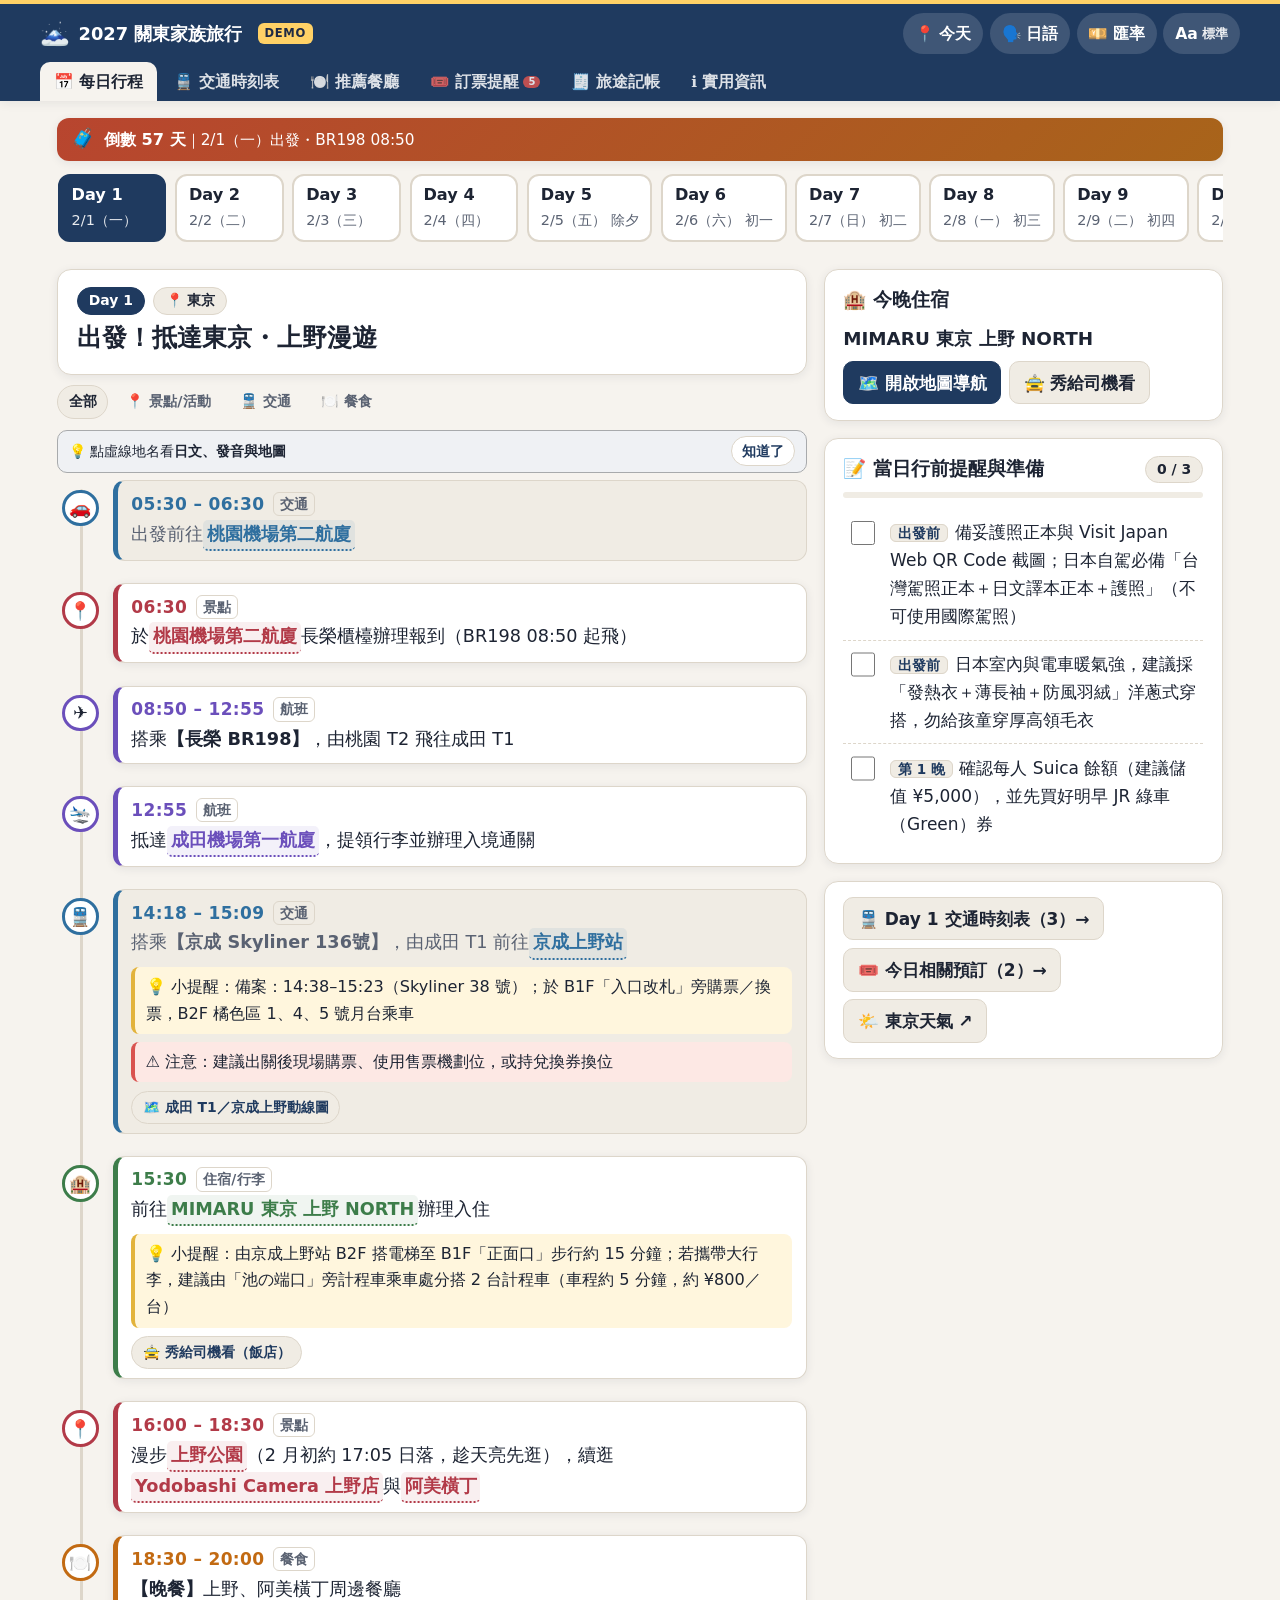
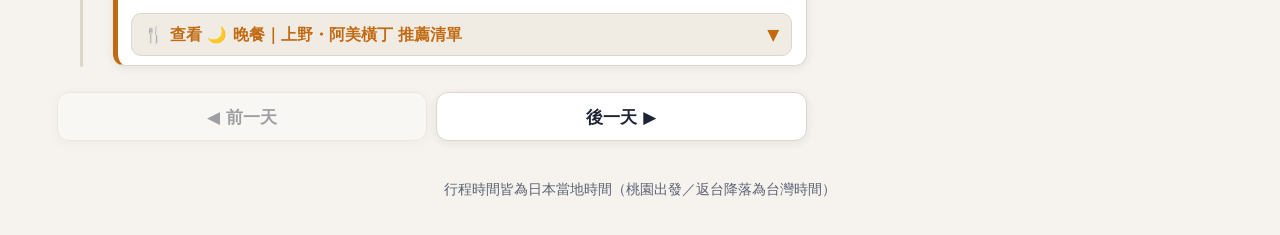
==== commit dc235790: "Demo: move Day 3 shuttle tip to 10:00-10:10, deduplicate hoshino taxi pill, polish all 10-day itiner" ====
--- a/demo/index.html
+++ b/demo/index.html
@@ -18,7 +18,7 @@
 <link rel="apple-touch-icon" href="../apple-touch-icon.png">
 <link rel="icon" type="image/svg+xml" href="../icon.svg">
 <link rel="icon" href="data:image/svg+xml,<svg xmlns='http://www.w3.org/2000/svg' viewBox='0 0 100 100'><text y='.9em' font-size='90'>🗻</text></svg>">
-<link rel="stylesheet" href="style.css?v=20261119-12">
+<link rel="stylesheet" href="style.css?v=20261119-13">
 </head>
 <body>
 
@@ -309,8 +309,8 @@
 <button type="button" id="backTopBtn" class="back-top" aria-label="回到頁面頂端" title="回到頂端">↑</button>
 <nav class="bottom" aria-label="主選單"></nav>
 
-<script src="data/trip-data.js?v=20261119-12"></script>
-<script src="data/places.js?v=20261119-12"></script>
-<script src="app.js?v=20261119-12"></script>
+<script src="data/trip-data.js?v=20261119-13"></script>
+<script src="data/places.js?v=20261119-13"></script>
+<script src="app.js?v=20261119-13"></script>
 </body>
 </html>
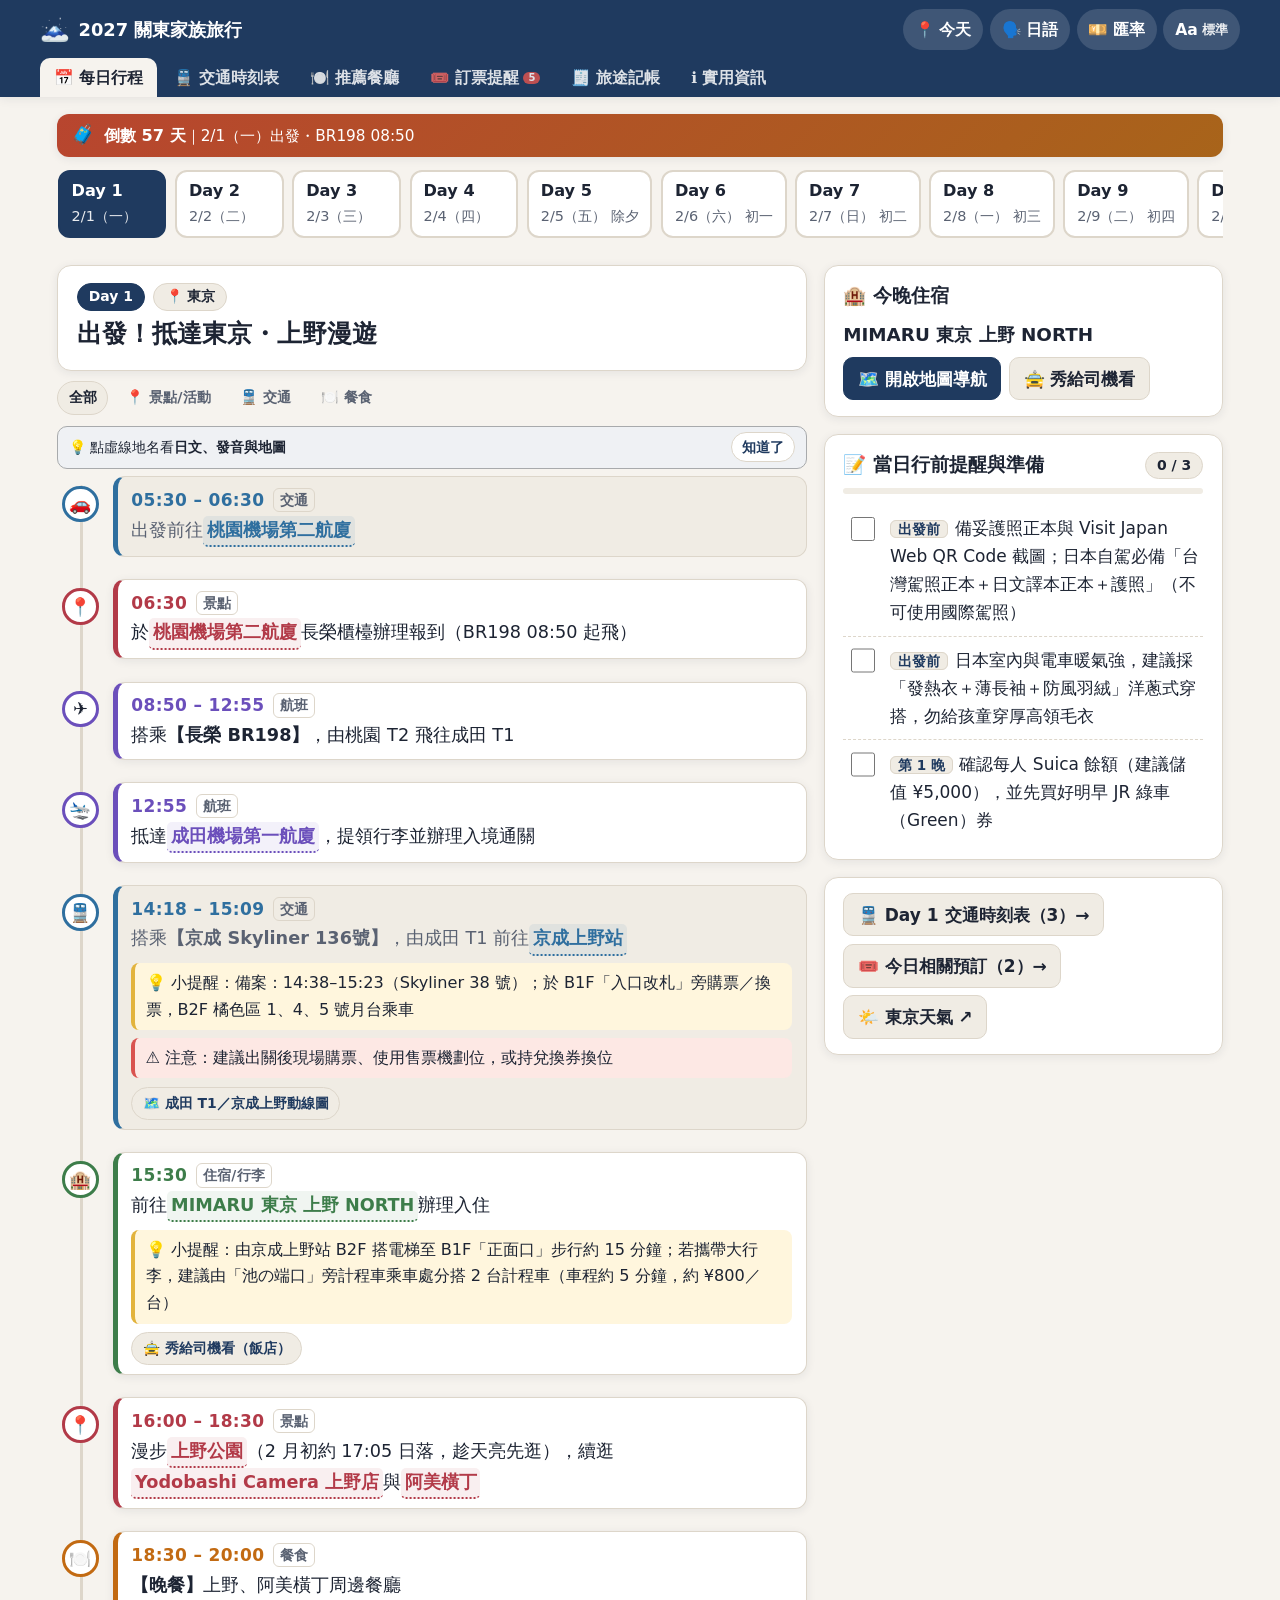
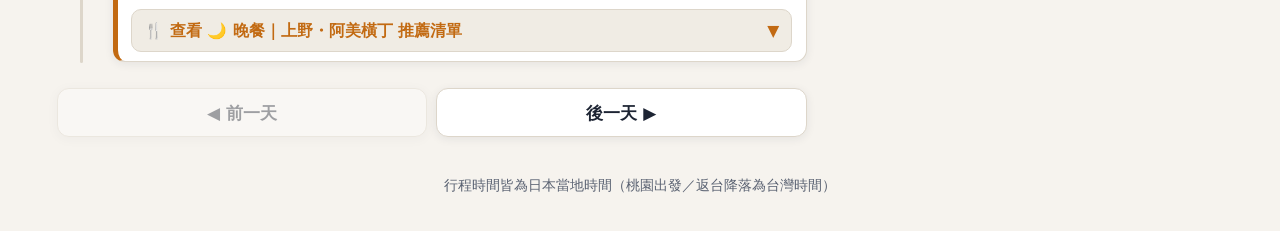
==== commit bb87f575: "Release v29: merge demo upgrades into production (split files, expense page, full-site UI polish, SW" ====
--- a/demo/index.html
+++ b/demo/index.html
@@ -2,315 +2,9 @@
 <html lang="zh-Hant">
 <head>
 <meta charset="UTF-8">
-<meta name="viewport" content="width=device-width, initial-scale=1, viewport-fit=cover">
-<meta name="theme-color" content="#1f3a5f">
-<meta name="mobile-web-app-capable" content="yes">
-<meta name="apple-mobile-web-app-capable" content="yes">
-<meta name="apple-mobile-web-app-status-bar-style" content="black-translucent">
-<meta name="apple-mobile-web-app-title" content="關東家族旅行">
-<meta name="description" content="2027/2/1–2/10 日本關東10天9夜家族旅行互動行程表、訂票提醒、交通時刻表查詢、推薦餐廳、準備清單與離線導覽助理">
-<title>【DEMO】2027 日本關東 10天9夜 家族旅行助理</title>
-<meta property="og:title" content="2027 關東家族旅行（DEMO）">
-<meta property="og:description" content="10天9夜家族旅行互動行程表、訂票提醒、交通與餐廳">
-<meta property="og:image" content="https://fritzch0314.github.io/2027springtrip/icon-512.png">
-<meta name="robots" content="noindex">
-
-<link rel="apple-touch-icon" href="../apple-touch-icon.png">
-<link rel="icon" type="image/svg+xml" href="../icon.svg">
-<link rel="icon" href="data:image/svg+xml,<svg xmlns='http://www.w3.org/2000/svg' viewBox='0 0 100 100'><text y='.9em' font-size='90'>🗻</text></svg>">
-<link rel="stylesheet" href="style.css?v=20261119-13">
+<title>已合併至正式版｜2027 關東家族旅行</title>
+<script>location.replace('../' + (location.hash || ''));</script>
+<meta http-equiv="refresh" content="0;url=../">
 </head>
-<body>
-
-<header class="top">
-  <div class="top-row">
-    <div class="brand"><span class="logo" aria-hidden="true">🗻</span><span class="t">2027 關東家族旅行</span><span class="demo-badge">DEMO</span></div>
-    <div class="tools">
-      <button class="iconbtn" id="todayJumpBtn" aria-label="跳回今天此刻行程" title="跳回今天此刻行程">📍 <span class="lbl">今天</span></button>
-      <button class="iconbtn" id="phraseHubBtn" aria-label="旅途日語溝通手冊" title="全場景日語溝通卡">🗣️ <span class="lbl">日語</span></button>
-      <button class="iconbtn" id="calcBtn" aria-label="快速日幣台幣換算" title="快速匯率換算">💴 <span class="lbl">匯率</span></button>
-      <button class="iconbtn" id="fontCycleBtn" aria-label="切換字級大小" title="點擊切換字級大小">Aa <span id="fontLbl" style="font-size:.78rem;opacity:.9">標準</span></button>
-      <span class="net-pill" id="netPill" role="status">📴 離線</span>
-    </div>
-  </div>
-  <nav class="tabs" aria-label="主選單"></nav>
-</header>
-
-<main>
-  <div id="banner"></div>
-
-  <div class="subtabs" id="subtabsMore" role="tablist" aria-label="實用資訊子分頁">
-    <button type="button" role="tab" data-sub="packing" aria-selected="true">🎒 攜帶物品</button>
-    <button type="button" role="tab" data-sub="hotel" aria-selected="false">🏨 住宿行李</button>
-    <button type="button" role="tab" data-sub="info" aria-selected="false">🚨 緊急設定</button>
-  </div>
-
-  <!-- 每日行程 -->
-  <section class="view" id="v-day" aria-label="每日行程">
-    <div class="daywrap">
-      <div class="full">
-        <div class="daypicker" id="daypicker" role="tablist" aria-label="選擇日期"></div>
-      </div>
-      <div>
-        <div class="dayhead" id="dayhead"></div>
-        <div class="filters hscroll" id="filters" role="group" aria-label="篩選類別" style="margin:.55rem 0 .5rem"></div>
-        <div id="placeTipBar"></div>
-        <ol class="timeline" id="timeline"></ol>
-        <div class="daynav-bottom" id="daynavBottom"></div>
-      </div>
-      <aside class="side-cards" id="side"></aside>
-    </div>
-  </section>
-
-  <!-- 訂票與預訂提醒 -->
-  <section class="view" id="v-booking" aria-label="訂票提醒">
-    <div class="sec-hd">
-      <h2 class="sectitle">🎟️ 訂票提醒 (12)</h2>
-      <button type="button" class="exp-ghost-btn" id="toggleBqBtn">🔍 搜尋</button>
-    </div>
-    <div id="bookingDash"></div>
-    <div class="searchbox" id="bqWrap" hidden>
-      <label class="sr-only" for="bq">搜尋訂票與預訂項目</label>
-      <input id="bq" type="search" placeholder="🔍 搜尋預訂項目、日期、注意事項…（例：晴空塔、新幹線、12/01）" autocomplete="off">
-    </div>
-    <div class="filters hscroll" id="bookingStatusFilters" role="group" aria-label="依預訂狀態篩選" style="margin-bottom:.38rem"></div>
-    <div class="filters hscroll" id="bookingCatFilters" role="group" aria-label="依類別篩選" style="margin-bottom:.65rem"></div>
-    <div id="bookingDayBar"></div>
-    <div class="grid-wide" id="bookingGrid"></div>
-  </section>
-
-  <!-- 旅途記帳與分帳 -->
-  <section class="view" id="v-expense" aria-label="旅途記帳與分帳">
-    <div id="expPage"></div>
-  </section>
-
-  <!-- 交通時刻表與常用連結查詢 -->
-  <section class="view" id="v-transit" aria-label="交通時刻表查詢">
-    <div class="sec-hd">
-      <h2 class="sectitle">🚆 交通時刻表 (35)</h2>
-      <button type="button" class="exp-ghost-btn" id="toggleTqBtn">🔍 搜尋</button>
-    </div>
-    <div class="tt-quick-bar">
-      <div class="tt-quick-hd">
-        <span><b>⚡ 10 天離線班次速查表</b><small>主班次・備案・月台</small></span>
-        <button type="button" class="exp-ghost-btn" id="toggleQuickTtBtn">展開 ▼</button>
-      </div>
-      <div id="quickTtWrap" style="display:none;margin-top:.6rem;overflow-x:auto"></div>
-    </div>
-    <div class="searchbox" id="tqWrap" hidden>
-      <label class="sr-only" for="tq">搜尋交通時刻表與連結</label>
-      <input id="tq" type="search" placeholder="🔍 搜尋路線、車站、車次、編號…（例：Skyliner、江之電、#24）" autocomplete="off">
-    </div>
-    <div class="filters hscroll" id="transitCatFilters" role="group" aria-label="依交通分類篩選" style="margin-bottom:.38rem"></div>
-    <div class="filters hscroll" id="transitDayFilters" role="group" aria-label="依行程日篩選" style="margin-bottom:.65rem"></div>
-    <div class="grid-wide" id="transitGrid"></div>
-  </section>
-
-  <!-- 美食指南 (A/B/C 推薦餐廳) -->
-  <section class="view" id="v-food" aria-label="推薦餐廳">
-    <div class="sec-hd">
-      <h2 class="sectitle">🍽️ 推薦餐廳</h2>
-      <button type="button" class="exp-ghost-btn" id="toggleFqBtn">🔍 搜尋</button>
-    </div>
-    <div class="searchbox" id="fqWrap" hidden>
-      <label class="sr-only" for="fq">搜尋餐廳</label>
-      <input id="fq" type="search" placeholder="🔍 搜尋餐廳、料理或點餐方式…（例：敘敘苑、鰻魚飯、壽司郎、中文平板）" autocomplete="off">
-    </div>
-    <div class="filters hscroll" id="foodDayFilters" role="group" aria-label="依天數篩選餐廳" style="margin-bottom:.38rem"></div>
-    <div class="filters hscroll" id="foodTierFilters" role="group" aria-label="依等級篩選餐廳" style="margin-bottom:.65rem"></div>
-    <div class="grid-wide" id="foodGrid"></div>
-  </section>
-
-  <!-- 住宿 -->
-  <section class="view" id="v-hotel" aria-label="住宿">
-    <h2 class="sectitle">🏨 住宿安排 (9晚)</h2>
-    <div class="hotel-grid" id="hotels"></div>
-  </section>
-
-  <!-- 攜帶物品 -->
-  <section class="view" id="v-packing" aria-label="攜帶物品">
-    <h2 class="sectitle">🎒 攜帶物品與清單</h2>
-    <div class="box pack-dash">
-      <div class="pack-dash-top">
-        <b id="progtxt">完成 0 / 0</b>
-        <div style="display:flex;gap:.35rem">
-          <button class="exp-ghost-btn" id="filterUncheckedBtn">僅看未完成</button>
-          <button class="exp-ghost-btn" id="resetChk">🔄 重設</button>
-        </div>
-      </div>
-      <div class="progress" style="margin:.45rem 0 .5rem" aria-hidden="true"><div id="progbar"></div></div>
-      <div class="add-chk-row">
-        <input id="customChkInput" type="text" placeholder="➕ 新增個人或家族待辦（例：買兒童雪鏡）">
-        <button class="btn primary btn-sm" id="addCustomChkBtn" style="margin:0;white-space:nowrap">＋ 新增</button>
-      </div>
-    </div>
-    <div class="pack-wrap" id="checks"></div>
-  </section>
-
-  <!-- 緊急與設定 -->
-  <section class="view" id="v-info" aria-label="緊急聯絡與設定">
-    <h2 class="sectitle">🚨 緊急聯絡與設定</h2>
-    <div class="info-grid" id="infoGrid"></div>
-  </section>
-
-  <p class="foot">行程時間皆為日本當地時間（桃園出發／返台降落為台灣時間）</p>
-</main>
-
-<!-- 🗣️ 全場景旅途日語溝通手冊 Modal -->
-<div class="modal-backdrop" id="phraseHubModal" role="dialog" aria-modal="true" aria-labelledby="hubTitle">
-  <div class="modal-card wide" style="text-align:left">
-    <div class="modal-hd">
-      <h3 id="hubTitle">🗣️ 旅途指差し日語溝通手冊</h3>
-      <button type="button" class="modal-close" id="closeHubBtn">✕ 關閉</button>
-    </div>
-    <div class="searchbox" style="margin-bottom:.6rem">
-      <label class="sr-only" for="hubSearch">搜尋日語會話</label>
-      <input id="hubSearch" type="search" placeholder="🔍 搜尋關鍵字…（例：免稅、置物櫃、雪胎、發燒、合照、刷卡、月台）" autocomplete="off">
-    </div>
-    <div class="filters" id="hubCats" role="group" aria-label="依旅途情境篩選日語會話" style="margin-bottom:.6rem"></div>
-    <div id="partyBar" style="display:flex;align-items:center;gap:.5rem;flex-wrap:wrap;padding:.45rem .65rem;background:var(--surface);border:1px solid var(--border);border-radius:10px;font-size:.86rem;margin-bottom:.65rem">
-      <span>👨‍👩‍👦‍👦 <b>用餐人數：</b></span>
-      <span style="display:inline-flex;align-items:center;gap:.25rem">大人 <button type="button" class="btn" id="adultMinus" style="margin:0;padding:.1rem .45rem;min-height:0">−</button> <b id="adultCnt">4</b> <button type="button" class="btn" id="adultPlus" style="margin:0;padding:.1rem .45rem;min-height:0">＋</button></span>
-      <span style="display:inline-flex;align-items:center;gap:.25rem">小孩 <button type="button" class="btn" id="kidMinus" style="margin:0;padding:.1rem .45rem;min-height:0">−</button> <b id="kidCnt">2</b> <button type="button" class="btn" id="kidPlus" style="margin:0;padding:.1rem .45rem;min-height:0">＋</button></span>
-      <span style="color:var(--muted);font-size:.8rem" id="partySummary">（共 6 位，即時同步候位卡）</span>
-    </div>
-    <div id="hubWrap" class="phrase-grid" style="margin-top:0"></div>
-  </div>
-</div>
-
-<!-- 🔍 全站綜合搜尋 Modal -->
-<div class="modal-backdrop" id="searchModal" role="dialog" aria-modal="true" aria-labelledby="searchTitle">
-  <div class="modal-card wide" style="text-align:left">
-    <div class="modal-hd">
-      <h3 id="searchTitle">🔍 全站綜合搜尋</h3>
-      <button type="button" class="modal-close" id="closeSearchBtn">✕ 關閉</button>
-    </div>
-    <div class="searchbox" style="margin-bottom:.6rem">
-      <label class="sr-only" for="q">搜尋行程、訂票、時刻表與餐廳</label>
-      <input id="q" type="search" placeholder="🔍 搜尋景點、餐廳、班次、訂票提醒、時刻表…（例：晴空塔、はくたか、黑貓、樹冰祭、敘敘苑）" autocomplete="off">
-    </div>
-    <div class="results" id="results" style="margin-top:0"></div>
-    <div id="searchHint" style="color:var(--muted);font-size:.88rem;padding:.4rem .2rem">輸入關鍵字即可一次搜尋 10 天行程、推薦餐廳、訂票提醒與交通時刻表。</div>
-  </div>
-</div>
-
-<!-- 指差し溝通卡放大 Modal -->
-<div class="modal-backdrop" id="phraseModal" role="dialog" aria-modal="true" aria-labelledby="mZh">
-  <div class="modal-card">
-    <div class="m-zh" id="mZh"></div>
-    <div class="m-ja" id="mJa"></div>
-    <div class="phrase-card ro" id="mRo" style="margin-bottom:1rem;font-size:.9rem"></div>
-    <div style="display:flex;gap:.5rem;justify-content:center;flex-wrap:wrap">
-      <button type="button" class="btn" id="speakPhraseBtn" style="margin:0">🔊 播放日語發音</button>
-      <button type="button" class="btn primary" id="closeModalBtn" style="margin:0">✕ 關閉畫面</button>
-    </div>
-  </div>
-</div>
-
-<!-- 📍 地點迷你名片 Modal（中文＋日文＋羅馬拼音＋發音＋Google 地圖） -->
-<div class="modal-backdrop" id="placeModal" role="dialog" aria-modal="true" aria-labelledby="plZh">
-  <div class="modal-card" style="max-width:30rem">
-    <div class="m-zh" id="plZh"></div>
-    <div class="m-ja" id="plJa"></div>
-    <div class="phrase-card ro" id="plRo" style="margin-bottom:1rem;font-size:.95rem"></div>
-    <div style="display:flex;gap:.5rem;justify-content:center;flex-wrap:wrap">
-      <a class="btn primary" id="plMapBtn" href="#" target="_blank" rel="noopener" style="margin:0">🗺️ 開啟 Google 地圖</a>
-      <button type="button" class="btn" id="plSpeakBtn" style="margin:0">🔊 播放日語發音</button>
-      <button type="button" class="btn" id="closePlaceBtn" style="margin:0">✕ 關閉</button>
-    </div>
-  </div>
-</div>
-
-<!-- 🚖 秀給司機看 日文大字卡 Modal -->
-<div class="modal-backdrop" id="taxiModal" role="dialog" aria-modal="true" aria-labelledby="taxiJa">
-  <div class="modal-card" style="max-width:34rem">
-    <div class="taxi-prompt">運転手さん、ここまでお願いします</div>
-    <div style="font-size:.86rem;color:var(--muted);margin-bottom:.25rem">（司機先生，請載我們到這裡）</div>
-    <div class="taxi-ja" id="taxiJa"></div>
-    <div style="font-size:.9rem;color:var(--muted);font-weight:700" id="taxiZh"></div>
-    <div class="taxi-addr" id="taxiAddr"></div>
-    <div><a class="taxi-tel" id="taxiTel" href="#"></a></div>
-    <div style="font-size:.8rem;color:var(--muted);margin-bottom:.85rem">💡 可將電話號碼提供給司機輸入車機導航</div>
-    <button class="btn primary" id="closeTaxiBtn">✕ 關閉畫面</button>
-  </div>
-</div>
-
-<!-- 💴 快速匯率換算 Modal -->
-<div class="modal-backdrop" id="calcModal" role="dialog" aria-modal="true" aria-labelledby="calcTitle">
-  <div class="modal-card" style="max-width:28rem;text-align:left">
-    <div class="modal-hd">
-      <h3 id="calcTitle">💴 快速日幣 ↔ 台幣換算</h3>
-      <button type="button" class="modal-close" id="closeCalcBtn">✕ 關閉</button>
-    </div>
-    <div style="font-size:.86rem;color:var(--muted);margin-bottom:.4rem">
-      匯率設定：1 JPY = <input id="mRateInp" type="number" step="0.001" value="0.215" style="width:5.2rem;font:inherit;padding:.15rem .35rem;border:1px solid var(--line);border-radius:6px;background:var(--surface2);color:var(--text)"> TWD
-      <button type="button" class="btn btn-sm" id="rateLiveBtn" style="margin-left:.3rem">🔄 即時匯率</button>
-      <div id="rateNote" style="font-size:.8rem;margin-top:.25rem"></div>
-    </div>
-    <div class="calc-row">
-      <div><label style="font-size:.8rem;color:var(--muted)">日幣 (JPY ¥)</label><input id="mJpyInp" type="number" value="1000" inputmode="decimal"></div>
-      <div style="font-weight:800;padding-top:1.1rem">↔</div>
-      <div><label style="font-size:.8rem;color:var(--muted)">台幣 (TWD $)</label><input id="mTwdInp" type="number" value="215" inputmode="decimal"></div>
-    </div>
-    <div class="preset-chips" id="mCalcPresets">
-      <button type="button" data-jpy="500">¥500</button>
-      <button type="button" data-jpy="1000">¥1,000</button>
-      <button type="button" data-jpy="3000">¥3,000</button>
-      <button type="button" data-jpy="5000">¥5,000</button>
-      <button type="button" data-jpy="10000">¥10,000</button>
-    </div>
-    <div style="margin-top:.85rem;padding-top:.65rem;border-top:1px dashed var(--line);display:flex;justify-content:flex-end">
-      <button type="button" class="btn primary" id="calcToExpBtn" style="margin:0">🧾 帶入金額去記帳 →</button>
-    </div>
-  </div>
-</div>
-
-<!-- 🗺️ 關鍵節點動線／樓層圖解 按需 Modal -->
-<div class="modal-backdrop" id="guideModal" role="dialog" aria-modal="true" aria-labelledby="guideTitle">
-  <div class="modal-card wide">
-    <div class="modal-hd">
-      <h3 id="guideTitle"></h3>
-      <button type="button" class="modal-close" id="closeGuideBtn">✕ 關閉</button>
-    </div>
-    <div id="guideBody"></div>
-  </div>
-</div>
-
-<div class="toast" id="toast" role="status" aria-live="polite"></div>
-
-<!-- PWA 安裝與離線使用教學 Modal -->
-<div class="modal-backdrop" id="pwaModal" role="dialog" aria-modal="true" aria-labelledby="pwaTitle">
-  <div class="modal-card" style="max-width:34rem">
-    <h3 id="pwaTitle" style="margin:0 0 .35rem;font-size:1.25rem;justify-content:center">📲 安裝「關東家族旅行 App」</h3>
-    <div style="font-size:.9rem;color:var(--muted);margin-bottom:.6rem">安裝至手機主畫面後，可像原生 App 全螢幕開啟，在飛機上、地下鐵或山區無網路時也能<b>100% 離線查閱行程、訂票提醒、班次速查、餐廳與勾選清單</b>！</div>
-    <div id="nativeInstallWrap" style="display:none;margin-bottom:.75rem">
-      <button class="btn primary" id="triggerNativeInstallBtn" style="width:100%;justify-content:center;padding:.65rem;font-size:1.05rem">✨ 立即一鍵安裝到手機／電腦</button>
-    </div>
-    <div class="pwa-steps">
-      <h4>🍎 iPhone / iPad（Safari 瀏覽器）</h4>
-      <ol>
-        <li>點擊 Safari 底部中間的<b>「分享」按鈕 📤</b>（方框向上箭頭）</li>
-        <li>選單往下滑，點選<b>「加入主畫面 (Add to Home Screen)」➕</b></li>
-        <li>點擊右上角<b>「新增」</b>，桌面即會出現「🗻 關東家族旅行」App 圖示！</li>
-      </ol>
-    </div>
-    <div class="pwa-steps">
-      <h4>🤖 Android 手機（Chrome 瀏覽器）</h4>
-      <ol>
-        <li>點擊上方「立即一鍵安裝」按鈕，或點 Chrome 右上角<b>「選單（三個點）」</b></li>
-        <li>點選<b>「安裝應用程式」</b>或<b>「加到主畫面」</b>即可完成！</li>
-      </ol>
-    </div>
-    <div style="font-size:.82rem;color:var(--muted);margin:.5rem 0 .8rem" id="pwaSwStatus">正在檢查離線快取狀態…</div>
-    <button class="btn primary" id="closePwaModalBtn">我知道了</button>
-  </div>
-</div>
-
-<button type="button" id="backTopBtn" class="back-top" aria-label="回到頁面頂端" title="回到頂端">↑</button>
-<nav class="bottom" aria-label="主選單"></nav>
-
-<script src="data/trip-data.js?v=20261119-13"></script>
-<script src="data/places.js?v=20261119-13"></script>
-<script src="app.js?v=20261119-13"></script>
-</body>
+<body>已合併至正式版，正在跳轉… <a href="../">點此前往</a></body>
 </html>
